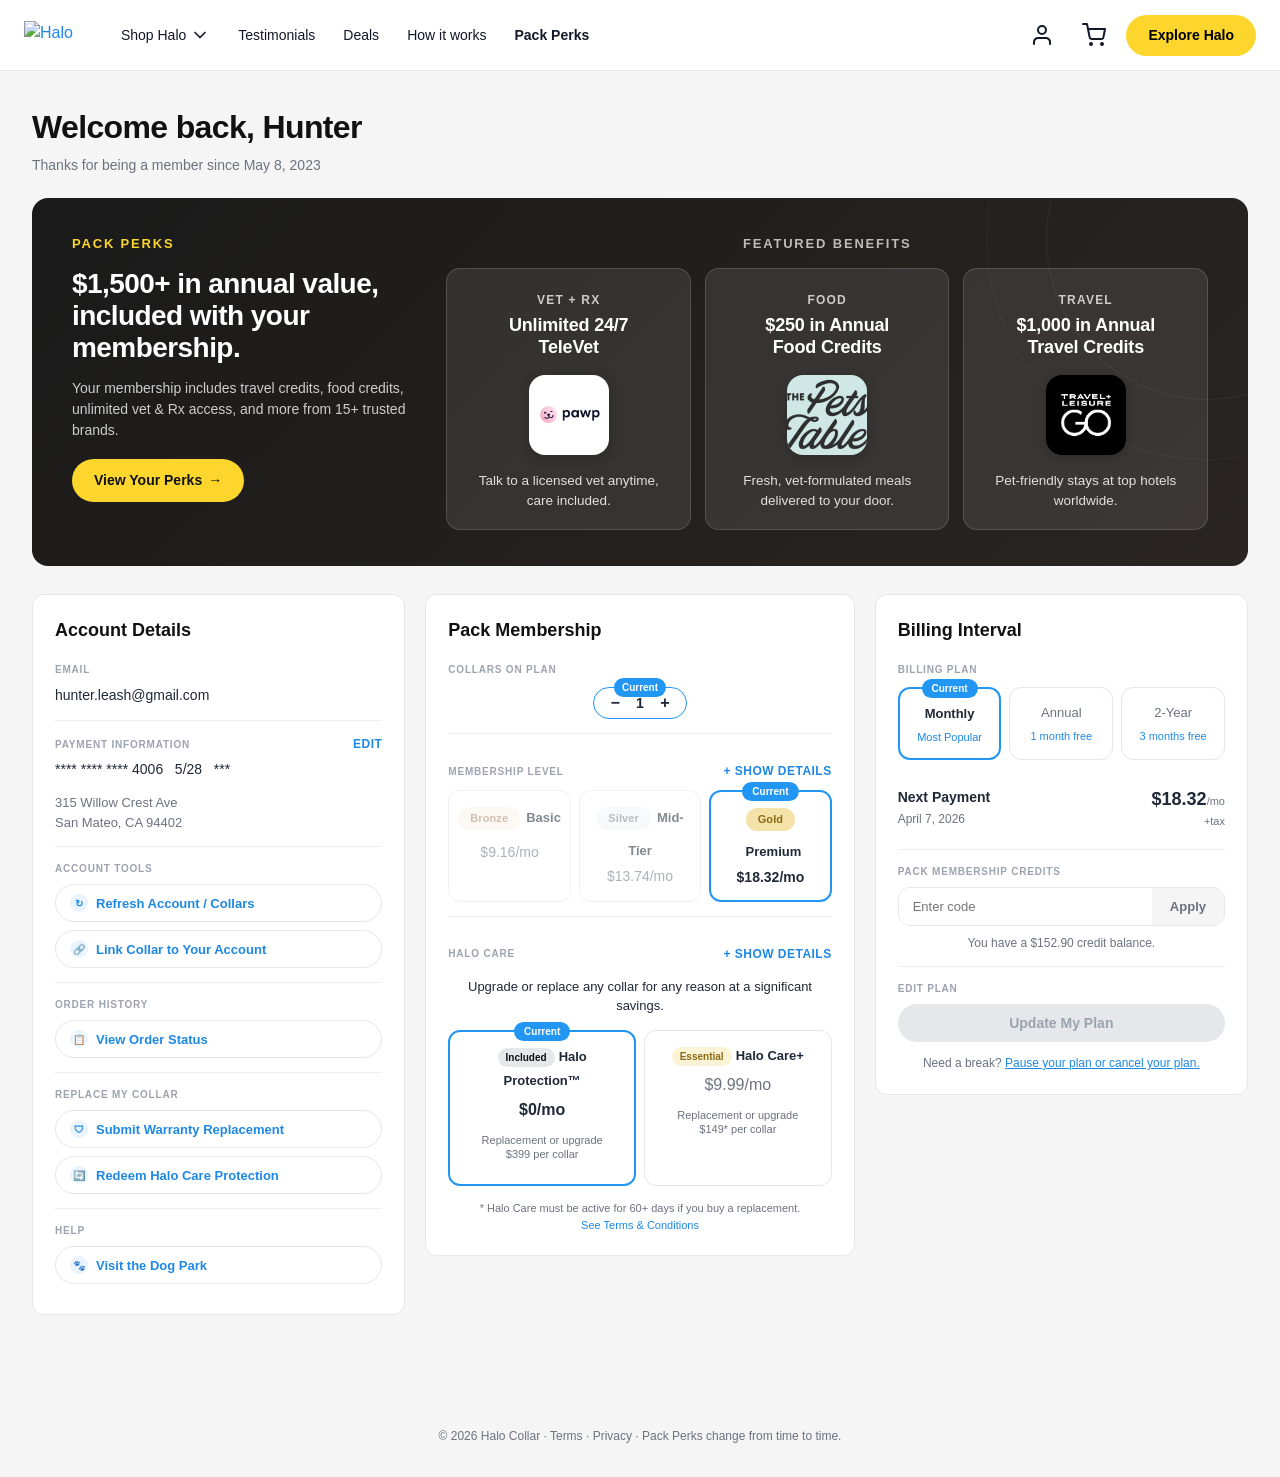
==== account-perks.html @ bbbed99f "Convert cancellation flow into a modal triggered from account page The "Pause your plan or cancel yo" ====
<!doctype html>
<html lang="en">
<head>
  <meta charset="utf-8" />
  <meta name="viewport" content="width=device-width, initial-scale=1" />
  <title>My Account · Halo</title>
  <meta name="description" content="Welcome back, Hunter — manage your Halo membership, billing, and Pack Perks all in one place." />
  <meta property="og:type" content="website" />
  <meta property="og:title" content="My Account · Halo" />
  <meta property="og:description" content="Manage your Halo membership, billing, and Pack Perks." />
  <link rel="stylesheet" href="css/styles.css?v=20260508c" />
</head>
<body>

  <nav class="halo-navigation" role="navigation">
    <div class="nav-container">
      <a href="index.html" class="nav-logo">
        <img src="https://d252xzqwj6utz.cloudfront.net/static/owls-home/Halo-Logo.svg" alt="Halo" width="120" height="auto">
      </a>
      <div class="nav-menu-desktop">
        <div class="nav-dropdown exp-target">
          <button class="nav-dropdown-toggle" type="button">
            Shop Halo
            <svg class="dropdown-arrow" width="20" height="20" viewBox="0 0 24 24" fill="none">
              <path d="M6 9L12 15L18 9" stroke="currentColor" stroke-width="2" stroke-linecap="round" stroke-linejoin="round"></path>
            </svg>
          </button>
          <div class="nav-dropdown-menu">
            <a href="#" class="dropdown-link">Halo Collars</a>
            <a href="#" class="dropdown-link">Accessories</a>
            <a href="#" class="dropdown-link">Beacons</a>
          </div>
          <div class="mega-menu">
            <div class="mega-menu__container">
              <div class="mega-menu__products-area">
                <div class="mega-menu__grid">
                  <a href="#" class="product-card product-card__animated hc5-product">
                    <div class="product-card__bg">
                      <img src="https://d252xzqwj6utz.cloudfront.net/static/h5/white-2-s.webp" alt="Halo Collar 5" class="product-card__image">
                    </div>
                    <div class="product-card__content product-card__content--light">
                      <div class="product-card__badge">NEW</div>
                      <h3 class="product-card__title">Halo Collar 5</h3>
                      <div class="product-card__price">
                        <p class="price-label">Save $75</p>
                        <p>$524 <span class="strikethrough">$599</span></p>
                      </div>
                    </div>
                  </a>
                  <a href="#" class="product-card product-card__animated hc4-product">
                    <div class="product-card__bg">
                      <img src="https://d252xzqwj6utz.cloudfront.net/static/h5/white-1-s.webp" alt="Halo Collar 4" class="product-card__image">
                    </div>
                    <div class="product-card__content product-card__content--light">
                      <div class="product-card__badge">WHILE SUPPLIES LAST</div>
                      <h3 class="product-card__title">Halo Collar 4</h3>
                      <div class="product-card__price">
                        <p class="price-label">Save $125</p>
                        <p>$424 <span class="strikethrough">$549</span></p>
                      </div>
                    </div>
                  </a>
                </div>
              </div>
              <div class="mega-menu__sidebar">
                <nav>
                  <a href="#" class="nav-item">
                    <div class="nav-item__left">
                      <img src="https://www.halocollar.com/wp-content/uploads/2024/01/product_remote_beacon_pdp.webp" alt="Shop Beacons" class="nav-item__image nav-item__image--scaled">
                      <span>Shop Beacons</span>
                    </div>
                    <svg xmlns="http://www.w3.org/2000/svg" width="24" height="24" viewBox="0 0 24 24" fill="none" stroke="currentColor" stroke-width="2" stroke-linecap="round" stroke-linejoin="round" class="nav-item__arrow"><path d="M5 12h14"></path><path d="m12 5 7 7-7 7"></path></svg>
                  </a>
                  <a href="#" class="nav-item">
                    <div class="nav-item__left">
                      <img src="https://www.halocollar.com/wp-content/uploads/2025/05/halo-shop-charging-stand-2505.webp" alt="Shop Accessories" class="nav-item__image">
                      <span>Shop Accessories</span>
                    </div>
                    <svg xmlns="http://www.w3.org/2000/svg" width="24" height="24" viewBox="0 0 24 24" fill="none" stroke="currentColor" stroke-width="2" stroke-linecap="round" stroke-linejoin="round" class="nav-item__arrow"><path d="M5 12h14"></path><path d="m12 5 7 7-7 7"></path></svg>
                  </a>
                </nav>
              </div>
            </div>
          </div>
        </div>
        <a href="#" class="nav-link">Testimonials</a>
        <a href="#" class="nav-link">Deals</a>
        <a href="#" class="nav-link">How it works</a>
        <a href="marketing.html" class="nav-link nav-link-pp">Pack Perks</a>
      </div>
      <div class="nav-right-desktop">
        <div class="nav-dropdown account-dropdown">
          <button class="nav-icon-btn" aria-label="Account" type="button">
            <svg width="24" height="24" viewBox="0 0 24 24" fill="none">
              <path d="M20 21V19C20 17.9391 19.5786 16.9217 18.8284 16.1716C18.0783 15.4214 17.0609 15 16 15H8C6.93913 15 5.92172 15.4214 5.17157 16.1716C4.42143 16.9217 4 17.9391 4 19V21" stroke="currentColor" stroke-width="2" stroke-linecap="round" stroke-linejoin="round"></path>
              <path d="M12 11C14.2091 11 16 9.20914 16 7C16 4.79086 14.2091 3 12 3C9.79086 3 8 4.79086 8 7C8 9.20914 9.79086 11 12 11Z" stroke="currentColor" stroke-width="2" stroke-linecap="round" stroke-linejoin="round"></path>
            </svg>
          </button>
          <div class="nav-dropdown-menu account-menu">
            <a href="account-perks.html" class="dropdown-link">My Account</a>
            <a href="#" class="dropdown-link">Login</a>
            <a href="#" class="dropdown-link">Sign Up</a>
            <a href="#" class="dropdown-link">My Orders</a>
          </div>
        </div>
        <a href="#" class="main-nav-cart nav-icon-btn" aria-label="Cart">
          <svg width="24" height="24" viewBox="0 0 24 24" fill="none">
            <path d="M9 22C9.55228 22 10 21.5523 10 21C10 20.4477 9.55228 20 9 20C8.44772 20 8 20.4477 8 21C8 21.5523 8.44772 22 9 22Z" stroke="currentColor" stroke-width="2" stroke-linecap="round" stroke-linejoin="round"></path>
            <path d="M20 22C20.5523 22 21 21.5523 21 21C21 20.4477 20.5523 20 20 20C19.4477 20 19 20.4477 19 21C19 21.5523 19.4477 22 20 22Z" stroke="currentColor" stroke-width="2" stroke-linecap="round" stroke-linejoin="round"></path>
            <path d="M1 1H5L7.68 14.39C7.77144 14.8504 8.02191 15.264 8.38755 15.5583C8.75318 15.8526 9.2107 16.009 9.68 16H19.4C19.8693 16.009 20.3268 15.8526 20.6925 15.5583C21.0581 15.264 21.3086 14.8504 21.4 14.39L23 6H6" stroke="currentColor" stroke-width="2" stroke-linecap="round" stroke-linejoin="round"></path>
          </svg>
        </a>
        <a href="marketing.html" class="nav-cta-btn">Explore Halo</a>
      </div>
      <div class="nav-right-mobile">
        <a href="#" class="main-nav-cart nav-icon-btn" aria-label="Cart">
          <svg width="24" height="24" viewBox="0 0 24 24" fill="none">
            <path d="M9 22C9.55228 22 10 21.5523 10 21C10 20.4477 9.55228 20 9 20C8.44772 20 8 20.4477 8 21C8 21.5523 8.44772 22 9 22Z" stroke="currentColor" stroke-width="2" stroke-linecap="round" stroke-linejoin="round"></path>
            <path d="M20 22C20.5523 22 21 21.5523 21 21C21 20.4477 20.5523 20 20 20C19.4477 20 19 20.4477 19 21C19 21.5523 19.4477 22 20 22Z" stroke="currentColor" stroke-width="2" stroke-linecap="round" stroke-linejoin="round"></path>
            <path d="M1 1H5L7.68 14.39C7.77144 14.8504 8.02191 15.264 8.38755 15.5583C8.75318 15.8526 9.2107 16.009 9.68 16H19.4C19.8693 16.009 20.3268 15.8526 20.6925 15.5583C21.0581 15.264 21.3086 14.8504 21.4 14.39L23 6H6" stroke="currentColor" stroke-width="2" stroke-linecap="round" stroke-linejoin="round"></path>
          </svg>
        </a>
        <button class="nav-mobile-toggle" aria-label="Menu" type="button">
          <span class="hamburger-line"></span>
          <span class="hamburger-line"></span>
          <span class="hamburger-line"></span>
        </button>
      </div>
    </div>
  </nav>

  <main class="page">

    <div class="welcome-head">
      <h1>Welcome back, Hunter</h1>
      <p class="sub">Thanks for being a member since May 8, 2023</p>
    </div>

    <!-- Pack Perks banner v5 — 3 pillar cards with brand logos below copy -->
    <section class="pp-banner pp-banner-v5">
      <!-- LEFT: pitch column -->
      <div class="pp-pitch">
        <span class="pp-eyebrow">Pack Perks</span>
        <h3 class="pp-headline">$1,500+ in annual value, included with your membership.</h3>
        <p class="pp-pitch-sub">Your membership includes travel credits, food credits, unlimited vet &amp; Rx access, and more from 15+ trusted brands.</p>
        <a href="pack-perks-list.html" class="pp-cta-btn">View Your Perks <span aria-hidden="true">&rarr;</span></a>
      </div>

      <!-- RIGHT: 3 exclusive partner cards -->
      <div class="pp-pillar-grid">
        <p class="pp-pillar-grid-title">Featured Benefits</p>

        <!-- Vet + Rx — Pawp (exclusive) -->
        <a href="pack-perks-list.html#vet" class="pp-pillar-card pp-pillar-dutch">
          <span class="pp-pillar-eyebrow">Vet + Rx</span>
          <span class="pp-pillar-headline">Unlimited 24/7 <br>TeleVet</span>
          <img src="assets/brands/pawp-logo.jpg" alt="Pawp" class="pp-pillar-logo">
          <p class="pp-pillar-sub">Talk to a licensed vet anytime, care included.</p>
        </a>

        <!-- Food — The Pets Table (exclusive) -->
        <a href="pack-perks-list.html#food" class="pp-pillar-card pp-pillar-pets">
          <span class="pp-pillar-eyebrow">Food</span>
          <span class="pp-pillar-headline">$250 in Annual <br>Food Credits</span>
          <img src="assets/brands/pets-table-logo-real.png" alt="The Pets Table" class="pp-pillar-logo">
          <p class="pp-pillar-sub">Fresh, vet-formulated meals delivered to your door.</p>
        </a>

        <!-- Travel — T+L Go (exclusive) -->
        <a href="pack-perks-list.html#travel" class="pp-pillar-card pp-pillar-tl">
          <span class="pp-pillar-eyebrow">Travel</span>
          <span class="pp-pillar-headline">$1,000 in Annual <br>Travel Credits</span>
          <img src="assets/brands/tl-go-logo.png" alt="Travel + Leisure" class="pp-pillar-logo">
          <p class="pp-pillar-sub">Pet-friendly stays at top hotels worldwide.</p>
        </a>

        <a href="pack-perks-list.html" class="pp-cta-btn pp-cta-mobile">View Your Perks <span aria-hidden="true">&rarr;</span></a>
      </div>
    </section>

    <!-- Three-column account grid -->
    <section class="account-cols">

      <!-- Column 1: Account Details -->
      <article class="acct-card">
        <h2>Account Details</h2>

        <div class="acct-section">
          <p class="acct-label">Email</p>
          <p class="acct-value">hunter.leash@gmail.com</p>
        </div>

        <div class="acct-section">
          <div class="row" style="margin-bottom:6px;">
            <p class="acct-label" style="margin:0;">Payment Information</p>
            <a href="#" class="acct-edit">EDIT</a>
          </div>
          <p class="acct-value" style="margin-bottom:6px;">**** **** **** 4006 &nbsp; 5/28 &nbsp; ***</p>
          <p class="acct-value-muted">315 Willow Crest Ave<br/>San Mateo, CA 94402</p>
        </div>

        <div class="acct-section">
          <p class="acct-label">Account Tools</p>
          <button class="acct-link-btn"><span class="ico">↻</span> Refresh Account / Collars</button>
          <button class="acct-link-btn"><span class="ico">🔗</span> Link Collar to Your Account</button>
        </div>

        <div class="acct-section">
          <p class="acct-label">Order History</p>
          <button class="acct-link-btn"><span class="ico">📋</span> View Order Status</button>
        </div>

        <div class="acct-section">
          <p class="acct-label">Replace My Collar</p>
          <button class="acct-link-btn"><span class="ico">🛡</span> Submit Warranty Replacement</button>
          <button class="acct-link-btn"><span class="ico">🔄</span> Redeem Halo Care Protection</button>
        </div>

        <div class="acct-section">
          <p class="acct-label">Help</p>
          <button class="acct-link-btn"><span class="ico">🐾</span> Visit the Dog Park</button>
        </div>
      </article>

      <!-- Column 2: Pack Membership -->
      <article class="acct-card">
        <h2>Pack Membership</h2>

        <div class="acct-section">
          <p class="acct-label">Collars on Plan</p>
          <div class="qty-row">
            <div class="qty-pill">
              <span class="current-tag">Current</span>
              <button>−</button>
              <span class="num">1</span>
              <button>+</button>
            </div>
          </div>
        </div>

        <div class="acct-section">
          <div class="detail-toggle">
            <p class="acct-label">Membership Level</p>
            <a href="#">+ SHOW DETAILS</a>
          </div>
          <div class="tier-row">
            <div class="tier-card tier-bronze is-faded">
              <span class="tier-badge">Bronze</span><span class="tier-name">Basic</span>
              <span class="tier-price muted">$9.16/mo</span>
            </div>
            <div class="tier-card tier-silver is-faded">
              <span class="tier-badge">Silver</span><span class="tier-name">Mid-Tier</span>
              <span class="tier-price muted">$13.74/mo</span>
            </div>
            <div class="tier-card tier-gold is-current">
              <span class="current-tag">Current</span>
              <span class="tier-badge">Gold</span><span class="tier-name">Premium</span>
              <span class="tier-price">$18.32/mo</span>
            </div>
          </div>
        </div>

        <div class="acct-section">
          <div class="detail-toggle">
            <p class="acct-label">Halo Care</p>
            <a href="#">+ SHOW DETAILS</a>
          </div>
          <p class="halo-care-note">Upgrade or replace any collar for any reason at a significant savings.</p>
          <div class="care-row">
            <div class="care-card is-current">
              <span class="current-tag">Current</span>
              <div><span class="tag included">Included</span><span class="name">Halo Protection™</span></div>
              <span class="price">$0/mo</span>
              <p class="repl">Replacement or upgrade<br/>$399 per collar</p>
            </div>
            <div class="care-card">
              <div><span class="tag essential">Essential</span><span class="name">Halo Care+</span></div>
              <span class="price muted">$9.99/mo</span>
              <p class="repl">Replacement or upgrade<br/>$149* per collar</p>
            </div>
          </div>
          <p class="care-disclaimer">* Halo Care must be active for 60+ days if you buy a replacement.<br/><a href="#">See Terms &amp; Conditions</a></p>
        </div>
      </article>

      <!-- Column 3: Billing Interval -->
      <article class="acct-card">
        <h2>Billing Interval</h2>

        <div class="acct-section">
          <p class="acct-label">Billing Plan</p>
          <div class="billing-row">
            <div class="bill-card is-current">
              <span class="current-tag">Current</span>
              <span class="name">Monthly</span>
              <span class="perk">Most Popular</span>
            </div>
            <div class="bill-card">
              <span class="name muted">Annual</span>
              <span class="perk">1 month free</span>
            </div>
            <div class="bill-card">
              <span class="name muted">2-Year</span>
              <span class="perk">3 months free</span>
            </div>
          </div>
        </div>

        <div class="next-payment">
          <div class="left">
            <div class="name">Next Payment</div>
            <div class="date">April 7, 2026</div>
          </div>
          <div class="right">
            <span class="amt">$18.32<span style="font-size:11px;font-weight:500;color:var(--halo-muted);">/mo</span></span>
            <div class="tax">+tax</div>
          </div>
        </div>

        <div class="acct-section">
          <p class="acct-label">Pack Membership Credits</p>
          <div class="code-apply">
            <input type="text" placeholder="Enter code" />
            <button>Apply</button>
          </div>
          <p class="credit-note">You have a $152.90 credit balance.</p>
        </div>

        <div class="acct-section">
          <p class="acct-label">Edit Plan</p>
          <button class="btn btn-disabled btn-block">Update My Plan</button>
          <p class="need-break">Need a break? <a href="cancellation.html" data-open-cancel-modal>Pause your plan or cancel your plan.</a></p>
        </div>
      </article>

    </section>

  </main>

  <footer class="foot">
    © 2026 Halo Collar · <a href="#">Terms</a> · <a href="#">Privacy</a> · Pack Perks change from time to time.
  </footer>

  <!-- Cancel flow modal — opens when "Pause/cancel" link is clicked -->
  <div class="app-modal" id="cancel-modal" hidden aria-hidden="true" role="dialog" aria-modal="true" aria-labelledby="cancel-modal-title">
    <div class="app-modal__backdrop" data-modal-close></div>
    <div class="app-modal__shell cancel-shell" role="document">
      <button type="button" class="modal-close" aria-label="Close" data-modal-close>✕</button>

      <p class="step">Step 1 of 3 · Before you go</p>
      <h1 id="cancel-modal-title">Hunter, here's what you'd lose by canceling.</h1>
      <p class="lede">Your Gold membership unlocks Pack Perks — exclusive partner deals worth far more than your monthly cost. Take a look at what's about to disappear from your account.</p>

      <div class="lose-list">
        <h3>You'll immediately lose access to:</h3>

        <div class="lose-item">
          <div class="lose-icon vet"><img src="assets/brands/pawp-logo.jpg" alt="Pawp"></div>
          <div>
            <h4>Unlimited 24/7 TeleVet with Pawp</h4>
            <p>$0 vet visits anytime, plus PetMeds Rx fulfillment in one place. Estimated savings: $480/yr.</p>
          </div>
        </div>

        <div class="lose-item">
          <div class="lose-icon food"><img src="assets/brands/pets-table-logo-real.png" alt="The Pets Table"></div>
          <div>
            <h4>$250 in annual food credits with The Pets Table</h4>
            <p>Plus $55 off your first box. Your membership is paid in persistent food savings.</p>
          </div>
        </div>

        <div class="lose-item">
          <div class="lose-icon travel"><img src="assets/brands/tl-go-logo.png" alt="Travel + Leisure Go"></div>
          <div>
            <h4>$200 in annual travel credits with Travel + Leisure</h4>
            <p>Plus up to 60% off dog-friendly stays.</p>
          </div>
        </div>

        <div class="lose-item">
          <div class="lose-icon deals">20+</div>
          <div>
            <h4>20+ exclusive partner deals</h4>
            <p>Gone the day you cancel.</p>
            <div class="lose-brands">
              <span class="lose-brand"><img src="assets/brands/rover-logo.png" alt="Rover"></span>
              <span class="lose-brand"><img src="assets/brands/embark-logo.png" alt="Embark"></span>
              <span class="lose-brand"><img src="assets/brands/bark-logo.png" alt="BarkBox"></span>
              <span class="lose-brand"><img src="assets/brands/gfpet-logo.png" alt="Outdoorsy"></span>
              <span class="lose-brand"><img src="assets/brands/petmeds-logo.png" alt="PetMeds"></span>
              <span class="lose-brand"><img src="assets/brands/ollie-logo.png" alt="Ollie"></span>
              <span class="lose-brand"><img src="assets/brands/farmers-dog-logo.png" alt="The Farmer's Dog"></span>
              <span class="lose-brand"><img src="assets/brands/redbarn-logo.png" alt="Redbarn"></span>
              <span class="lose-brand"><img src="assets/brands/wholistic-logo.png" alt="Wholistic"></span>
              <span class="lose-brand lose-brand--more">+ more</span>
            </div>
          </div>
        </div>
      </div>

      <p class="value-callout">
        At your tier, Pack Perks alone are worth an estimated <strong>$930+ per year</strong> — about <strong>4× your annual membership</strong>.
      </p>

      <div class="cancel-actions">
        <button type="button" class="btn btn-primary" data-modal-close>Keep my Pack Perks</button>
        <a href="#" class="btn btn-light">Pause for 3 months instead</a>
        <a href="#" class="btn btn-ghost">Continue canceling →</a>
      </div>

      <p class="cancel-foot">
        Need help deciding? <a href="#">Chat with our member team</a>.
      </p>
    </div>
  </div>

  <script src="js/nav.js?v=20260508" defer></script>
  <script src="js/cancel-modal.js?v=20260508" defer></script>
</body>
</html>
---- css/styles.css ----
/* =========================================
   Halo Pack Perks — Prototype Stylesheet
   Matches the Halo Figma design system.
   ========================================= */

:root {
  /* Brand */
  --halo-yellow: #FCD62D;
  --halo-yellow-hover: #E8C428;
  --halo-blue: #2196F3;
  --halo-blue-strong: #1976D2;
  --halo-ink: #111111;
  --halo-ink-soft: #2C2C2C;
  --halo-text: #1F2937;
  --halo-muted: #6B7280;
  --halo-label: #9CA3AF;
  --halo-paper: #FFFFFF;
  --halo-bg: #F5F5F5;
  --halo-line: #E5E7EB;
  --halo-line-soft: #EFEFEF;

  /* Tier tints (from Halo cards) */
  --bronze-bg: #F5E2D0;
  --bronze-tint: #FAEFE2;
  --bronze-fg: #8B5E3C;
  --silver-bg: #E5E7EB;
  --silver-tint: #F0F1F3;
  --silver-fg: #4B5563;
  --gold-bg: #F4E2A8;
  --gold-tint: #FBF3D6;
  --gold-fg: #8A6B14;

  /* Category accents */
  --vet-bg: #2196F3;
  --food-bg: #E8773A;
  --travel-bg: #2BA46F;

  /* Status / accents */
  --current-blue: #2196F3;
  --link-blue: #1E88E5;
  --soft-blue-bg: #EAF4FE;

  /* Shape & motion */
  --radius-sm: 8px;
  --radius: 12px;
  --radius-lg: 16px;
  --radius-pill: 999px;
  --shadow-sm: 0 1px 2px rgba(17,17,17,0.04);
  --shadow-md: 0 4px 14px rgba(17,17,17,0.06);
  --shadow-lg: 0 10px 28px rgba(17,17,17,0.08);
}

* { box-sizing: border-box; }

html, body {
  margin: 0;
  padding: 0;
  font-family: "Inter", -apple-system, BlinkMacSystemFont, "Helvetica Neue", Arial, sans-serif;
  color: var(--halo-text);
  background: var(--halo-bg);
  font-size: 16px;
  line-height: 1.5;
  -webkit-font-smoothing: antialiased;
  -moz-osx-font-smoothing: grayscale;
}

a { color: var(--link-blue); text-decoration: none; }
a:hover { text-decoration: underline; }

img { max-width: 100%; display: block; }

/* =========================================
   Halo production navigation (1:1 from live site)
   ========================================= */
.halo-navigation {
  background: #FFFFFF;
  border-bottom: 1px solid #E5E7EB;
  position: sticky;
  top: 0;
  z-index: 100;
}
.halo-navigation .nav-container {
  max-width: 1400px;
  margin: 0 auto;
  padding: 0 24px;
  height: 70px;
  display: flex;
  align-items: center;
  gap: 24px;
}
.halo-navigation .nav-logo { display: inline-flex; align-items: center; }
.halo-navigation .nav-logo img { height: 28px; width: auto; display: block; }

.halo-navigation .nav-menu-desktop {
  display: flex;
  align-items: center;
  gap: 28px;
  flex: 1;
  margin-left: 24px;
}
.halo-navigation .nav-link {
  color: #111827;
  font-size: 14px;
  font-weight: 500;
  text-decoration: none;
  white-space: nowrap;
  height: 70px;
  display: inline-flex;
  align-items: center;
}
.halo-navigation .nav-link:hover { color: #2F93F3; text-decoration: none; }
.halo-navigation .nav-link-pp { font-weight: 600; }

.halo-navigation .nav-dropdown { position: relative; }
.halo-navigation .nav-dropdown-toggle {
  background: transparent;
  border: none;
  color: #111827;
  font-size: 14px;
  font-weight: 500;
  display: inline-flex;
  align-items: center;
  gap: 4px;
  cursor: pointer;
  padding: 0;
  height: 70px;
  font-family: inherit;
  white-space: nowrap;
}
.halo-navigation .nav-dropdown-toggle:hover { color: #2F93F3; }
.halo-navigation .dropdown-arrow { transition: transform 0.2s ease; }
.halo-navigation .nav-dropdown:hover .dropdown-arrow { transform: rotate(180deg); }

.halo-navigation .nav-dropdown-menu {
  position: absolute;
  top: 100%;
  left: 0;
  background: #FFFFFF;
  border: 1px solid #E5E7EB;
  border-radius: 12px;
  padding: 8px;
  min-width: 180px;
  box-shadow: 0 10px 28px rgba(0,0,0,0.1);
  display: none;
  z-index: 50;
}
.halo-navigation .account-dropdown .nav-dropdown-menu {
  left: auto;
  right: 0;
}
.halo-navigation .nav-dropdown:hover .nav-dropdown-menu,
.halo-navigation .nav-dropdown:focus-within .nav-dropdown-menu {
  display: block;
}
.halo-navigation .nav-dropdown.exp-target .nav-dropdown-menu { display: none !important; }
.halo-navigation .dropdown-link {
  display: block;
  padding: 10px 14px;
  color: #111827;
  font-size: 14px;
  text-decoration: none;
  border-radius: 8px;
}
.halo-navigation .dropdown-link:hover { background: #F3F4F6; color: #2F93F3; text-decoration: none; }

/* Mega menu (Shop Halo) */
.halo-navigation .mega-menu {
  left: 20px;
  margin: -1rem auto auto;
  max-width: 1400px;
  opacity: 0;
  pointer-events: none;
  position: absolute;
  right: 20px;
  transform-origin: top center;
  transition: all 0.4s cubic-bezier(.16,1,.3,1);
  visibility: hidden;
  z-index: 50;
}
.halo-navigation .nav-dropdown.exp-target:hover .mega-menu,
.halo-navigation .nav-dropdown.exp-target:focus-within .mega-menu {
  margin-top: 0;
  opacity: 1;
  pointer-events: all;
  visibility: visible;
}
.halo-navigation .mega-menu__container {
  background-color: #f3f3f3;
  border: 1px solid #f3f4f6;
  border-radius: 1rem;
  box-shadow: 0 25px 50px -12px rgba(0,0,0,.25);
  display: flex;
  overflow: hidden;
  width: 100%;
}
.halo-navigation .mega-menu__products-area { flex: 1; padding: 2.5rem; }
.halo-navigation .mega-menu__grid {
  display: grid;
  gap: 2rem;
  grid-template-columns: repeat(2, 1fr);
}
.halo-navigation .mega-menu__sidebar {
  background-color: #f3f3f3;
  border-left: 1px solid #f3f4f6;
  display: flex;
  align-items: center;
  padding: 2.5rem;
}
.halo-navigation .mega-menu__sidebar nav { width: 100%; }
.halo-navigation .product-card {
  aspect-ratio: 5/3;
  border-radius: 1rem;
  display: block;
  overflow: hidden;
  position: relative;
  text-decoration: none;
  transition: all 0.3s ease;
}
.halo-navigation .product-card:hover { box-shadow: 0 20px 25px -5px rgba(0,0,0,0.1); text-decoration: none; }
.halo-navigation .product-card__bg { inset: 0; position: absolute; }
.halo-navigation .product-card__image {
  height: 100%;
  width: 100%;
  object-fit: cover;
  transition: transform 0.5s ease;
}
.halo-navigation .product-card:hover .product-card__image { transform: scale(1.05); }
.halo-navigation .product-card__content {
  align-items: flex-start;
  inset: 0;
  display: flex;
  flex-direction: column;
  height: 100%;
  padding: 1.5rem;
  position: absolute;
  z-index: 10;
  color: #FFFFFF;
}
.halo-navigation .product-card__badge {
  background-color: #FFFFFF;
  border-radius: 0.375rem;
  color: #000000;
  display: inline-block;
  font-size: 0.75rem;
  margin-bottom: auto;
  padding: 0.25rem 0.625rem;
}
.halo-navigation .product-card__title {
  font-size: 1.25rem;
  font-weight: 700;
  margin: 0 0 0.5rem;
}
.halo-navigation .product-card__price { font-size: 1.125rem; margin: 0; opacity: 0.9; }
.halo-navigation .product-card__price p { margin: 0; padding: 0; }
.halo-navigation .product-card__price .price-label { margin: 0 0 0.25rem; }
.halo-navigation .product-card__price .strikethrough { text-decoration: line-through; opacity: 0.7; }
.halo-navigation .nav-item {
  align-items: center;
  border-radius: 0.5rem;
  color: #374151;
  column-gap: 1rem;
  cursor: pointer;
  display: flex;
  font-weight: 600;
  justify-content: space-between;
  padding: 1rem;
  text-decoration: none;
  transition: color 0.3s ease;
}
.halo-navigation .nav-item:hover { color: #2F93F3; text-decoration: none; }
.halo-navigation .nav-item:hover .nav-item__arrow { opacity: 1; }
.halo-navigation .nav-item__left { display: flex; align-items: center; gap: 1.5rem; }
.halo-navigation .nav-item__image { width: 5rem; height: 5rem; object-fit: contain; }
.halo-navigation .nav-item__image--scaled { transform: scale(1.5); }
.halo-navigation .nav-item__arrow { width: 1rem; height: 1rem; opacity: 0; transition: opacity 0.3s ease; }

/* Right section */
.halo-navigation .nav-right-desktop {
  display: flex;
  align-items: center;
  gap: 12px;
}
.halo-navigation .nav-icon-btn {
  width: 40px;
  height: 40px;
  display: inline-flex;
  align-items: center;
  justify-content: center;
  background: transparent;
  border: none;
  border-radius: 50%;
  color: #111827;
  cursor: pointer;
  text-decoration: none;
}
.halo-navigation .nav-icon-btn:hover { background: #F3F4F6; color: #2F93F3; }
.halo-navigation .nav-cta-btn {
  background-color: var(--halo-yellow);
  color: #000000;
  border-radius: 999px;
  padding: 10px 22px;
  font-weight: 700;
  font-size: 14px;
  text-decoration: none;
  display: inline-flex;
  align-items: center;
  white-space: nowrap;
}
.halo-navigation .nav-cta-btn:hover { background-color: var(--halo-yellow-hover); text-decoration: none; }

.halo-navigation .nav-right-mobile { display: none; align-items: center; gap: 8px; }
.halo-navigation .nav-mobile-toggle {
  width: 40px; height: 40px;
  background: transparent; border: none;
  display: inline-flex; flex-direction: column;
  justify-content: center; align-items: center;
  gap: 4px; cursor: pointer; padding: 8px;
}
.halo-navigation .hamburger-line {
  width: 22px; height: 2px; background: #111827; border-radius: 1px;
}

@media (max-width: 980px) {
  .halo-navigation .nav-menu-desktop,
  .halo-navigation .nav-right-desktop { display: none; }
  .halo-navigation .nav-right-mobile { display: flex; margin-left: auto; }
  .halo-navigation .nav-container { padding: 0 16px; }
}

/* Mobile slide-down panel (driven by js/nav.js) */
.halo-navigation .nav-mobile-panel {
  display: none;
  position: absolute;
  top: 70px;
  left: 0;
  right: 0;
  background: #FFFFFF;
  border-bottom: 1px solid #E5E7EB;
  box-shadow: 0 10px 28px rgba(17,17,17,0.08);
  padding: 12px 16px 20px;
  max-height: calc(100vh - 70px);
  overflow-y: auto;
  z-index: 90;
}
.halo-navigation.is-open .nav-mobile-panel { display: block; }
.halo-navigation .nav-mobile-section + .nav-mobile-section {
  margin-top: 8px;
  padding-top: 12px;
  border-top: 1px solid var(--halo-line-soft);
}
.halo-navigation .nav-mobile-label {
  margin: 0 0 4px;
  font-size: 11px;
  letter-spacing: 0.08em;
  text-transform: uppercase;
  color: var(--halo-label);
  font-weight: 600;
}
.halo-navigation .nav-mobile-link {
  display: block;
  padding: 12px 8px;
  color: #111827;
  font-size: 16px;
  font-weight: 500;
  text-decoration: none;
  border-radius: 8px;
}
.halo-navigation .nav-mobile-link:hover { background: #F3F4F6; text-decoration: none; }
.halo-navigation .nav-mobile-cta {
  display: inline-flex;
  margin-top: 12px;
  width: 100%;
  justify-content: center;
}
.halo-navigation.is-open .hamburger-line:nth-child(1) {
  transform: translateY(6px) rotate(45deg);
}
.halo-navigation.is-open .hamburger-line:nth-child(2) { opacity: 0; }
.halo-navigation.is-open .hamburger-line:nth-child(3) {
  transform: translateY(-6px) rotate(-45deg);
}
.halo-navigation .hamburger-line { transition: transform 0.18s ease, opacity 0.18s ease; }
body.nav-locked { overflow: hidden; }

/* =========================================
   Top navigation — legacy (kept for reference)
   ========================================= */
.topnav {
  background: #FFFFFF;
  border-bottom: 1px solid var(--halo-line);
  position: sticky;
  top: 0;
  z-index: 50;
}
.topnav-inner {
  max-width: 1280px;
  margin: 0 auto;
  padding: 14px 32px;
  display: grid;
  grid-template-columns: auto 1fr auto;
  align-items: center;
  gap: 24px;
}
.topnav-logo {
  display: inline-flex;
  align-items: center;
  gap: 6px;
  font-weight: 800;
  font-size: 20px;
  color: var(--halo-ink);
  text-decoration: none;
  letter-spacing: -0.01em;
}
.topnav-logo:hover { text-decoration: none; }
.topnav-logo .paw {
  display: inline-block;
  width: 26px;
  height: 22px;
  background-image: radial-gradient(circle at 22% 70%, var(--halo-yellow) 22%, transparent 23%),
                    radial-gradient(circle at 50% 35%, var(--halo-yellow) 18%, transparent 19%),
                    radial-gradient(circle at 78% 70%, var(--halo-yellow) 22%, transparent 23%),
                    radial-gradient(circle at 50% 90%, var(--halo-yellow) 36%, transparent 37%);
  background-size: 100% 100%;
  background-repeat: no-repeat;
}
.topnav-links {
  list-style: none;
  margin: 0;
  padding: 0;
  display: flex;
  gap: 28px;
  justify-content: center;
}
.topnav-links a {
  color: var(--halo-text);
  font-size: 14px;
  font-weight: 500;
  display: inline-flex;
  align-items: center;
  gap: 4px;
}
.topnav-links a:hover { color: var(--halo-ink); text-decoration: none; }
.topnav-links .caret { font-size: 10px; opacity: 0.7; }

.topnav-right {
  display: flex;
  align-items: center;
  gap: 16px;
}
.icon-btn {
  width: 34px;
  height: 34px;
  display: inline-flex;
  align-items: center;
  justify-content: center;
  background: transparent;
  border: none;
  border-radius: 50%;
  cursor: pointer;
  color: var(--halo-text);
  font-size: 16px;
  text-decoration: none;
}
.icon-btn:hover { background: var(--halo-bg); }

/* =========================================
   Buttons
   ========================================= */
.btn {
  display: inline-flex;
  align-items: center;
  justify-content: center;
  gap: 8px;
  padding: 11px 22px;
  border-radius: var(--radius-pill);
  font-weight: 600;
  font-size: 14px;
  border: 1px solid transparent;
  cursor: pointer;
  text-decoration: none;
  transition: background 0.15s ease, transform 0.1s ease, box-shadow 0.15s ease;
  white-space: nowrap;
  font-family: inherit;
  line-height: 1;
}
.btn:hover { text-decoration: none; }
.btn-primary { background: var(--halo-yellow); color: var(--halo-ink); }
.btn-primary:hover { background: var(--halo-yellow-hover); }
.btn-dark { background: var(--halo-ink); color: #FFFFFF; }
.btn-dark:hover { background: #000000; }
.btn-light { background: #FFFFFF; color: var(--halo-text); border-color: var(--halo-line); }
.btn-light:hover { background: var(--halo-bg); }
.btn-ghost { background: transparent; color: var(--link-blue); padding: 11px 8px; }
.btn-disabled { background: #E5E7EB; color: #9CA3AF; cursor: not-allowed; }
.btn-sm { padding: 8px 16px; font-size: 13px; }
.btn-lg { padding: 14px 28px; font-size: 15px; }
.btn-block { display: flex; width: 100%; }

/* =========================================
   Layout helpers
   ========================================= */
.page {
  max-width: 1280px;
  margin: 0 auto;
  padding: 28px 32px 80px;
}
.page-narrow {
  max-width: 720px;
  margin: 0 auto;
  padding: 28px 32px 80px;
}
.crumbs {
  font-size: 13px;
  color: var(--halo-muted);
  margin: 0 0 18px;
}
.crumbs a { color: var(--halo-muted); }
.page-title {
  font-size: 32px;
  font-weight: 800;
  letter-spacing: -0.02em;
  margin: 0 0 6px;
  color: var(--halo-ink);
}
.page-sub {
  font-size: 15px;
  color: var(--halo-muted);
  margin: 0 0 24px;
}
.label {
  font-size: 11px;
  letter-spacing: 0.08em;
  text-transform: uppercase;
  color: var(--halo-label);
  font-weight: 600;
  display: block;
  margin: 0 0 8px;
}

/* =========================================
   Pack Perks Banner (dark, 3-up)
   Updated framing: 3 core benefits inline.
   ========================================= */
.pp-banner {
  background: linear-gradient(135deg, #1A1A1A 0%, #2A2522 100%);
  color: #FFFFFF;
  border-radius: var(--radius-lg);
  padding: 22px 24px;
  display: grid;
  grid-template-columns: 1.05fr 1.45fr 1.45fr;
  gap: 0;
  margin: 0 0 28px;
  position: relative;
  overflow: hidden;
}
.pp-banner::before {
  content: "";
  position: absolute;
  right: -120px;
  top: -120px;
  width: 320px;
  height: 320px;
  border-radius: 50%;
  border: 1px solid rgba(255,255,255,0.06);
}
.pp-banner::after {
  content: "";
  position: absolute;
  right: -180px;
  top: -180px;
  width: 440px;
  height: 440px;
  border-radius: 50%;
  border: 1px solid rgba(255,255,255,0.04);
}
.pp-col {
  padding: 0 22px;
  border-left: 1px solid rgba(255,255,255,0.08);
  position: relative;
  z-index: 1;
}
.pp-col:first-child { border-left: none; padding-left: 4px; }
.pp-col h3 {
  margin: 0 0 4px;
  font-size: 18px;
  font-weight: 700;
  letter-spacing: -0.01em;
}
.pp-col .pp-sub {
  margin: 0 0 14px;
  font-size: 13px;
  color: rgba(255,255,255,0.7);
  line-height: 1.4;
}
.pp-col-label {
  font-size: 10px;
  letter-spacing: 0.1em;
  text-transform: uppercase;
  color: rgba(255,255,255,0.55);
  font-weight: 600;
  display: block;
  margin: 0 0 10px;
}
.pp-vet-card {
  background: var(--vet-bg);
  color: #FFFFFF;
  border-radius: var(--radius);
  padding: 12px 14px;
  display: flex;
  align-items: center;
  gap: 14px;
}
.pp-vet-card .pp-vet-mark {
  display: inline-flex;
  align-items: center;
  gap: 4px;
  font-weight: 800;
  font-size: 14px;
}
.pp-vet-card .vet-pill {
  background: rgba(255,255,255,0.18);
  color: #FFFFFF;
  font-size: 9px;
  font-weight: 700;
  padding: 2px 6px;
  border-radius: var(--radius-pill);
  letter-spacing: 0.06em;
  border: 1px solid rgba(255,255,255,0.4);
}
.pp-vet-card p {
  margin: 0;
  font-size: 12px;
  line-height: 1.4;
  color: rgba(255,255,255,0.95);
}
.pp-brands {
  display: grid;
  grid-template-columns: repeat(5, 1fr);
  gap: 8px;
}
.pp-brand-tile {
  aspect-ratio: 1;
  border-radius: 10px;
  display: flex;
  align-items: center;
  justify-content: center;
  font-weight: 800;
  font-size: 11px;
  color: #FFFFFF;
  text-align: center;
  line-height: 1.05;
  padding: 4px;
  overflow: hidden;
}
.pp-brand-tile > img {
  width: 100%;
  height: 100%;
  object-fit: cover;
  display: block;
  border-radius: inherit;
}
.bt-bark { background: #00A6E1; }
.bt-rover { background: #1AB87A; }
.bt-ollie { background: #FFC629; color: #2D2D2D; }
.bt-tfd { background: #C72C3A; }
.bt-more { background: #1A1A1A; border: 1px solid rgba(255,255,255,0.15); font-size: 10px; }
.pp-cta-btn {
  background: var(--halo-yellow);
  color: var(--halo-ink);
  padding: 9px 18px;
  font-size: 13px;
  font-weight: 600;
  border-radius: var(--radius-pill);
  display: inline-flex;
  text-decoration: none;
  border: none;
  cursor: pointer;
}
.pp-cta-btn:hover { background: var(--halo-yellow-hover); text-decoration: none; }

/* =========================================
   Pack Perks Banner v2
   Pitch left + value-card grid right.
   Reframed per Brian's feedback: tangible $ value, logo + pill cards.
   ========================================= */
.pp-banner.pp-banner-v2 {
  /* Override the v1 3-up grid */
  display: grid;
  grid-template-columns: 0.85fr 1.65fr;
  gap: 36px;
  padding: 36px 40px;
  align-items: center;
  min-height: 280px;
}
.pp-pitch {
  display: flex;
  flex-direction: column;
  gap: 14px;
  position: relative;
  z-index: 1;
}
.pp-pitch .pp-eyebrow {
  font-size: 13px;
  font-weight: 700;
  letter-spacing: 0.14em;
  text-transform: uppercase;
  color: var(--halo-yellow);
}
.pp-pitch .pp-headline {
  margin: 0;
  font-size: 28px;
  line-height: 1.15;
  font-weight: 800;
  letter-spacing: -0.02em;
  color: #FFFFFF;
  max-width: 340px;
}
.pp-pitch .pp-pitch-sub {
  margin: 0;
  font-size: 14px;
  line-height: 1.5;
  color: rgba(255,255,255,0.78);
  max-width: 340px;
}
.pp-pitch .pp-cta-btn {
  align-self: flex-start;
  margin-top: 4px;
  padding: 11px 22px;
  font-size: 14px;
  gap: 6px;
}

/* Right column: 4-up value grid + plus-deals strip */
.pp-value-grid {
  display: grid;
  grid-template-columns: repeat(4, 1fr);
  grid-template-rows: 1fr auto;
  gap: 12px;
  position: relative;
  z-index: 1;
}
.pp-value-card {
  position: relative;
  aspect-ratio: 1 / 1;
  border-radius: 14px;
  display: flex;
  flex-direction: column;
  align-items: center;
  justify-content: center;
  text-align: center;
  padding: 14px 10px 44px;
  text-decoration: none;
  overflow: hidden;
  transition: transform 0.15s ease, box-shadow 0.15s ease;
  box-shadow: 0 1px 0 rgba(255,255,255,0.04) inset, 0 4px 14px rgba(0,0,0,0.18);
}
.pp-value-card:hover {
  transform: translateY(-2px);
  text-decoration: none;
  box-shadow: 0 1px 0 rgba(255,255,255,0.08) inset, 0 8px 22px rgba(0,0,0,0.28);
}
.pp-vc-logo {
  font-weight: 800;
  font-size: 19px;
  line-height: 1.05;
  letter-spacing: -0.01em;
}
.pp-vc-logo small {
  font-size: 0.55em;
  font-weight: 600;
  opacity: 0.7;
  letter-spacing: 0;
}
.pp-vc-pill {
  position: absolute;
  left: 8px;
  right: 8px;
  bottom: 10px;
  background: var(--halo-yellow);
  color: var(--halo-ink);
  font-size: 11px;
  font-weight: 800;
  line-height: 1.15;
  letter-spacing: -0.005em;
  padding: 7px 8px;
  border-radius: 999px;
  white-space: nowrap;
  overflow: hidden;
  text-overflow: ellipsis;
  box-shadow: 0 2px 8px rgba(0,0,0,0.25);
}

/* Brand-specific colors for the 3 core partner cards */
.pv-dutch  { background: linear-gradient(160deg, #FF8200 0%, #E66D00 100%); color: #FFFFFF; }
.pv-pets   { background: linear-gradient(160deg, #1E3A2A 0%, #15281D 100%); color: #FFE9C7; }
.pv-tl     { background: linear-gradient(160deg, #0E2C4F 0%, #07172B 100%); color: #FFFFFF; }
.pv-pets .pp-vc-logo { color: #FFE9C7; }
.pv-tl   .pp-vc-logo { color: #F5C97A; font-style: italic; }

/* Pill color tweaks per card so contrast stays high */
.pv-dutch .pp-vc-pill { background: #FFFFFF; color: #B85700; }
.pv-pets  .pp-vc-pill { background: #FFC629; color: #1E3A2A; }
.pv-tl    .pp-vc-pill { background: #F5C97A; color: #0E2C4F; }

/* "+15 more deals" tile */
.pv-more {
  background: rgba(255,255,255,0.06);
  border: 1px dashed rgba(255,255,255,0.22);
  color: #FFFFFF;
  padding: 14px 10px;
}
.pv-more .pp-vc-more-num {
  font-size: 32px;
  font-weight: 900;
  letter-spacing: -0.02em;
  line-height: 1;
  color: var(--halo-yellow);
}
.pv-more .pp-vc-more-lbl {
  font-size: 12px;
  font-weight: 600;
  margin-top: 6px;
  color: rgba(255,255,255,0.85);
}
.pv-more:hover {
  background: rgba(255,255,255,0.1);
  border-color: rgba(255,255,255,0.35);
}

/* Bottom strip showing the real Figma partner logos */
.pp-more-strip {
  grid-column: 1 / -1;
  display: flex;
  align-items: center;
  gap: 16px;
  padding: 12px 4px 0;
  border-top: 1px solid rgba(255,255,255,0.08);
  margin-top: 4px;
}
.pp-more-strip-lbl {
  font-size: 11px;
  letter-spacing: 0.1em;
  text-transform: uppercase;
  color: rgba(255,255,255,0.55);
  font-weight: 600;
  white-space: nowrap;
}
.pp-more-strip-logos {
  display: flex;
  gap: 10px;
  align-items: center;
  flex: 1;
}
.pp-more-strip-logos img {
  width: 44px;
  height: 44px;
  border-radius: 10px;
  object-fit: cover;
  display: block;
  background: rgba(255,255,255,0.04);
}

/* Responsive: stack pitch above value grid on narrow screens */
@media (max-width: 960px) {
  .pp-banner.pp-banner-v2 {
    grid-template-columns: 1fr;
    gap: 22px;
    padding: 28px 24px;
  }
  .pp-pitch .pp-headline { font-size: 24px; max-width: none; }
  .pp-pitch .pp-pitch-sub { max-width: none; }
}
@media (max-width: 640px) {
  .pp-value-grid { grid-template-columns: repeat(2, 1fr); }
  .pp-more-strip { flex-direction: column; align-items: flex-start; gap: 10px; }
}

/* =========================================
   Pack Perks Banner v3
   Category-first per Drew's feedback: 3 generic
   categories (Vet / Food / Travel) with savings
   focus + multi-vendor chip strip per card.
   ========================================= */
/* ---- Pack Perks banner v5 — 3 pillar cards with brand logos ---- */
.pp-banner.pp-banner-v5 {
  display: grid;
  grid-template-columns: 0.8fr 1.8fr;
  gap: 36px;
  padding: 36px 40px;
  align-items: stretch;
  min-height: 320px;
}

/* v6 — pitch on top, 3 pillar cards stacked below */
.pp-banner.pp-banner-v6 {
  display: block !important;
  grid-template-columns: none !important;
  padding: 44px 40px 40px;
  min-height: auto;
}
.pp-banner.pp-banner-v6 .pp-pitch {
  text-align: center;
  max-width: 720px;
  margin: 0 auto 36px;
  padding: 0;
}
.pp-banner.pp-banner-v6 .pp-pitch .pp-headline {
  max-width: none;
  margin: 0 auto 12px;
}
.pp-banner.pp-banner-v6 .pp-pitch .pp-pitch-sub {
  max-width: 600px;
  margin: 0 auto 20px;
}
.pp-banner.pp-banner-v6 .pp-pitch .pp-cta-btn {
  display: inline-flex;
  margin: 0 auto;
}
.pp-banner.pp-banner-v6 .pp-pillar-grid-title {
  text-align: center;
  margin: 0 0 16px;
}
.pp-banner.pp-banner-v6 .pp-pillar-grid {
  display: grid;
  grid-template-columns: repeat(3, 1fr);
  gap: 16px;
  max-width: 1040px;
  margin: 0 auto;
}
@media (max-width: 760px) {
  .pp-banner.pp-banner-v6 { padding: 28px 22px 32px; }
  .pp-banner.pp-banner-v6 .pp-pitch { margin-bottom: 24px; }
  .pp-banner.pp-banner-v6 .pp-pillar-grid {
    display: flex;
    grid-template-columns: none;
    overflow-x: auto;
    -webkit-overflow-scrolling: touch;
    scroll-snap-type: x mandatory;
    scroll-padding-left: 22px;
    gap: 12px;
    padding: 4px 22px 12px;
    margin: 0 -22px;
    scrollbar-width: none;
  }
  .pp-banner.pp-banner-v6 .pp-pillar-grid::-webkit-scrollbar { display: none; }
  .pp-banner.pp-banner-v6 .pp-pillar-grid-title {
    flex: 0 0 100%;
    text-align: left;
    margin: 0 0 4px;
    padding-left: 0;
  }
  .pp-banner.pp-banner-v6 .pp-pillar-card {
    flex: 0 0 86%;
    scroll-snap-align: start;
  }
}

/* 3-up pillar grid */
.pp-pillar-grid {
  display: grid;
  grid-template-columns: repeat(3, 1fr);
  gap: 14px;
  position: relative;
  z-index: 1;
}

/* Individual pillar card */
.pp-pillar-card {
  position: relative;
  display: flex;
  flex-direction: column;
  align-items: center;
  text-align: center;
  gap: 6px;
  padding: 22px 18px 18px;
  border-radius: 14px;
  text-decoration: none;
  color: #FFFFFF;
  background: rgba(255,255,255,0.09);
  border: 1px solid rgba(255,255,255,0.15);
  transition: transform 0.15s ease, background 0.15s ease, border-color 0.15s ease;
  overflow: hidden;
  /* Uniform card height */
  min-height: 260px;
}
.pp-pillar-card:hover {
  text-decoration: none;
  transform: translateY(-2px);
  background: rgba(255,255,255,0.10);
  border-color: rgba(255,255,255,0.22);
}

.pp-pillar-eyebrow {
  font-size: 12px;
  font-weight: 700;
  letter-spacing: 0.10em;
  text-transform: uppercase;
  color: rgba(255,255,255,0.75);
}

.pp-pillar-headline {
  font-size: 18px;
  font-weight: 800;
  line-height: 1.2;
  color: #FFFFFF;
  letter-spacing: -0.01em;
  min-height: 44px;
  display: flex;
  align-items: center;
}

.pp-pillar-sub {
  margin: 0;
  font-size: 13.5px;
  line-height: 1.5;
  color: rgba(255,255,255,0.85);
  flex: 1;
}

/* Logo row — centered, clean */
.pp-logo-row {
  display: flex;
  align-items: center;
  justify-content: center;
  gap: 10px;
  margin-top: auto;
}

.pp-logo-img {
  width: 56px;
  height: 56px;
  border-radius: 12px;
  object-fit: cover;
  display: block;
  flex-shrink: 0;
  box-shadow: 0 2px 8px rgba(0,0,0,0.15);
}

.pp-more-pill {
  display: block;
  text-align: center;
  font-size: 11.5px;
  font-weight: 600;
  color: rgba(255,255,255,0.75);
  white-space: nowrap;
  margin-top: 4px;
}

/* Exclusive partner logo on pillar cards */
.pp-pillar-logo {
  width: 80px;
  height: 80px;
  border-radius: 16px;
  object-fit: cover;
  background: #FFFFFF;
  display: block;
  overflow: hidden;
  box-shadow: 0 3px 12px rgba(0,0,0,0.2);
  margin: 10px 0;
  align-self: center;
}
/* Pawp wordmark is wide-aspect; keep contain so the full mark stays visible */
.pp-pillar-dutch .pp-pillar-logo {
  object-fit: contain;
  padding: 8px;
}
/* Pets Table mark is a circle on transparent — match chip bg to its teal so
   the circle visually fills the chip without a white edge */
.pp-pillar-pets .pp-pillar-logo {
  background: #CFE8E5;
}

/* Value pill on pillar cards */
.pp-pillar-value {
  display: inline-block;
  font-size: 11px;
  font-weight: 800;
  padding: 5px 14px;
  border-radius: var(--radius-pill);
  background: rgba(255,255,255,0.18);
  color: #FFFFFF;
  border: 1px solid rgba(255,255,255,0.3);
  margin-top: 4px;
}

/* "+ more" text on pillar cards */
.pp-pillar-plus {
  margin: 6px 0 0;
  font-size: 11px;
  font-weight: 600;
  color: rgba(255,255,255,0.6);
}

/* "Featured Benefits" title above pillar cards */
.pp-pillar-grid-title {
  grid-column: 1 / -1;
  margin: 0;
  font-size: 13px;
  font-weight: 700;
  letter-spacing: 0.14em;
  text-transform: uppercase;
  color: rgba(255,255,255,0.7);
  text-align: center;
}

/* Responsive — stack pillar grid below pitch on narrow viewports */
@media (max-width: 1024px) {
  .pp-banner.pp-banner-v5 {
    grid-template-columns: 1fr;
    gap: 22px;
    padding: 28px 24px;
  }
}
@media (max-width: 720px) {
  .pp-banner.pp-banner-v5 {
    padding: 24px 20px;
    gap: 18px;
  }
  .pp-pitch .pp-headline { font-size: 22px; }
  .pp-pitch .pp-cta-btn { display: none; }
  .pp-pillar-grid {
    grid-template-columns: 1fr;
    gap: 10px;
  }
  .pp-pillar-grid-title { font-size: 10px; text-align: left; }
  .pp-pitch { text-align: left; }
  .pp-pillar-card {
    display: grid;
    grid-template-columns: 1fr 48px;
    grid-template-rows: auto auto;
    column-gap: 14px;
    row-gap: 4px;
    text-align: left;
    align-items: center;
    padding: 14px 16px;
    min-height: auto;
    border-radius: 10px;
  }
  .pp-pillar-eyebrow { display: none; }
  .pp-pillar-logo {
    width: 56px;
    height: 56px;
    border-radius: 12px;
    margin: 0;
    grid-row: 1 / 3;
    grid-column: 2;
  }
  .pp-pillar-dutch .pp-pillar-logo { padding: 4px; }
  .pp-pillar-headline {
    font-size: 15px;
    font-weight: 700;
    min-height: auto;
    line-height: 1.2;
    grid-column: 1;
    grid-row: 1;
    align-self: end;
  }
  .pp-pillar-headline br { display: none; }
  .pp-pillar-sub {
    font-size: 12px;
    line-height: 1.35;
    margin: 0;
    grid-column: 1;
    grid-row: 2;
    align-self: start;
    display: -webkit-box;
    -webkit-line-clamp: 2;
    line-clamp: 2;
    -webkit-box-orient: vertical;
    overflow: hidden;
  }
  .pp-cta-mobile {
    display: block !important;
    text-align: center;
    margin-top: 12px;
    width: 100%;
  }
}

/* Hide mobile CTA on desktop */
.pp-cta-mobile { display: none; }

/* =========================================
   Account page — 3 column layout
   ========================================= */
.welcome-head { margin: 4px 0 22px; }
.welcome-head h1 {
  font-size: 32px;
  font-weight: 800;
  margin: 0 0 4px;
  letter-spacing: -0.02em;
  color: var(--halo-ink);
}
.welcome-head .sub {
  font-size: 14px;
  color: var(--halo-muted);
  margin: 0;
}

.account-cols {
  display: grid;
  grid-template-columns: 1fr 1.15fr 1fr;
  gap: 20px;
  align-items: start;
}
.acct-card {
  background: var(--halo-paper);
  border: 1px solid var(--halo-line);
  border-radius: var(--radius);
  padding: 22px;
}
.acct-card h2 {
  font-size: 18px;
  font-weight: 800;
  margin: 0 0 18px;
  color: var(--halo-ink);
}
.acct-section {
  border-top: 1px solid var(--halo-line-soft);
  padding-top: 14px;
  margin-top: 14px;
}
.acct-section:first-of-type { border-top: none; padding-top: 0; margin-top: 0; }
.acct-section .row {
  display: flex;
  align-items: center;
  justify-content: space-between;
}
.acct-label {
  font-size: 10px;
  letter-spacing: 0.08em;
  text-transform: uppercase;
  color: var(--halo-label);
  font-weight: 600;
  margin: 0 0 8px;
}
.acct-value { margin: 0; font-size: 14px; color: var(--halo-text); }
.acct-value-muted { color: var(--halo-muted); font-size: 13px; }
.acct-edit {
  font-size: 12px;
  font-weight: 700;
  color: var(--link-blue);
  letter-spacing: 0.04em;
  text-decoration: none;
}
.acct-edit:hover { text-decoration: underline; }

.acct-link-btn {
  display: flex;
  align-items: center;
  gap: 8px;
  width: 100%;
  background: #FFFFFF;
  border: 1px solid var(--halo-line);
  border-radius: var(--radius-pill);
  padding: 9px 14px;
  color: var(--link-blue);
  font-size: 13px;
  font-weight: 600;
  text-decoration: none;
  margin-bottom: 8px;
  cursor: pointer;
  font-family: inherit;
}
.acct-link-btn:hover { background: var(--soft-blue-bg); text-decoration: none; }
.acct-link-btn .ico {
  width: 18px;
  height: 18px;
  border-radius: 50%;
  background: var(--soft-blue-bg);
  color: var(--link-blue);
  display: inline-flex;
  align-items: center;
  justify-content: center;
  font-size: 10px;
}

/* Quantity selector */
.qty-row {
  display: flex;
  align-items: center;
  justify-content: center;
  gap: 0;
  position: relative;
  margin-top: 10px;
}
.qty-pill {
  display: inline-flex;
  align-items: center;
  border: 1px solid var(--current-blue);
  border-radius: var(--radius-pill);
  padding: 4px 10px;
  position: relative;
}
.qty-pill .current-tag {
  position: absolute;
  top: -10px;
  left: 50%;
  transform: translateX(-50%);
  background: var(--current-blue);
  color: #FFFFFF;
  font-size: 10px;
  font-weight: 700;
  padding: 2px 8px;
  border-radius: var(--radius-pill);
}
.qty-pill button {
  background: transparent;
  border: none;
  color: var(--halo-text);
  font-size: 16px;
  cursor: pointer;
  width: 22px;
  height: 22px;
  font-weight: 600;
}
.qty-pill .num {
  font-weight: 700;
  font-size: 14px;
  padding: 0 10px;
}

/* Membership tier cards */
.tier-row {
  display: grid;
  grid-template-columns: repeat(3, 1fr);
  gap: 8px;
  margin-top: 10px;
}
.tier-card {
  border: 1.5px solid var(--halo-line);
  border-radius: var(--radius);
  padding: 14px 8px 12px;
  text-align: center;
  background: var(--halo-paper);
  cursor: pointer;
  position: relative;
  transition: border-color 0.15s ease;
}
.tier-card:hover { border-color: #B7BFCB; }
.tier-card .tier-badge {
  display: inline-block;
  font-size: 11px;
  font-weight: 700;
  padding: 3px 12px;
  border-radius: var(--radius-pill);
  margin-bottom: 8px;
  letter-spacing: 0.01em;
}
.tier-card .tier-name {
  font-size: 13px;
  font-weight: 600;
  color: var(--halo-text);
  margin-left: 6px;
}
.tier-card .tier-price {
  display: block;
  font-size: 14px;
  font-weight: 700;
  color: var(--halo-text);
  margin-top: 4px;
}
.tier-card .tier-price.muted { color: var(--halo-muted); font-weight: 500; }

.tier-bronze .tier-badge { background: var(--bronze-bg); color: var(--bronze-fg); }
.tier-silver .tier-badge { background: var(--silver-bg); color: var(--silver-fg); }
.tier-gold   .tier-badge { background: var(--gold-bg);   color: var(--gold-fg); }

.tier-card.is-current {
  border-color: var(--current-blue);
  border-width: 2px;
}
.tier-card.is-faded { opacity: 0.55; }
.tier-card.is-faded .tier-badge { background: #ECEEF2; color: var(--halo-muted); }
.tier-card.tier-bronze.is-faded .tier-badge { background: var(--bronze-tint); color: var(--bronze-fg); opacity: 0.7;}
.tier-card.tier-silver.is-faded .tier-badge { background: var(--silver-tint); color: var(--silver-fg); opacity: 0.7;}
.tier-card.tier-gold.is-faded .tier-badge { background: var(--gold-tint); color: var(--gold-fg); opacity: 0.7;}

.tier-card .current-tag {
  position: absolute;
  top: -10px;
  left: 50%;
  transform: translateX(-50%);
  background: var(--current-blue);
  color: #FFFFFF;
  font-size: 10px;
  font-weight: 700;
  padding: 2px 10px;
  border-radius: var(--radius-pill);
}

/* Membership level details panel */
.tier-detail {
  border: 2px solid var(--current-blue);
  background: var(--gold-tint);
  border-radius: var(--radius);
  padding: 14px 16px;
  margin-top: 14px;
}
.tier-detail.is-bronze { background: var(--bronze-tint); }
.tier-detail.is-silver { background: var(--silver-tint); }
.tier-detail.is-gold   { background: var(--gold-tint); }
.tier-detail h4 {
  margin: 0 0 10px;
  font-size: 14px;
  font-weight: 700;
  color: var(--halo-text);
}
.tier-detail h4 .strong { font-weight: 800; }
.tier-detail ul {
  list-style: none;
  margin: 0;
  padding: 0;
}
.tier-detail li {
  font-size: 13px;
  color: var(--halo-text);
  padding: 4px 0 4px 22px;
  position: relative;
}
.tier-detail li::before {
  content: "";
  position: absolute;
  left: 0;
  top: 6px;
  width: 14px;
  height: 14px;
  border-radius: 50%;
  background: var(--halo-yellow);
  background-image: linear-gradient(45deg, transparent 45%, #FFFFFF 45%, #FFFFFF 55%, transparent 55%);
}

.detail-toggle {
  display: flex;
  align-items: center;
  justify-content: space-between;
  margin: 14px 0 0;
}
.detail-toggle .acct-label { margin: 0; }
.detail-toggle a {
  font-size: 12px;
  font-weight: 700;
  color: var(--link-blue);
  letter-spacing: 0.04em;
  text-transform: uppercase;
}

/* Halo Care */
.halo-care-note {
  font-size: 13px;
  color: var(--halo-text);
  text-align: center;
  margin: 14px 0;
}
.care-row {
  display: grid;
  grid-template-columns: 1fr 1fr;
  gap: 8px;
}
.care-card {
  border: 1.5px solid var(--halo-line);
  border-radius: var(--radius);
  padding: 12px 10px;
  text-align: center;
  position: relative;
}
.care-card.is-current { border-color: var(--current-blue); border-width: 2px; }
.care-card .tag {
  display: inline-block;
  font-size: 10px;
  font-weight: 700;
  padding: 2px 8px;
  border-radius: var(--radius-pill);
  background: #ECEEF2;
  color: var(--halo-muted);
  margin-right: 4px;
}
.care-card .tag.included { background: #E5E7EB; color: var(--halo-ink); }
.care-card .tag.essential { background: var(--gold-tint); color: var(--gold-fg); }
.care-card .name { font-weight: 600; font-size: 13px; }
.care-card .price { display: block; font-size: 16px; font-weight: 700; margin: 6px 0 4px; color: var(--halo-text); }
.care-card .price.muted { color: var(--halo-muted); font-weight: 500; }
.care-card .repl { font-size: 11px; color: var(--halo-muted); line-height: 1.3; }
.care-card .current-tag {
  position: absolute;
  top: -10px;
  left: 50%;
  transform: translateX(-50%);
  background: var(--current-blue);
  color: #FFFFFF;
  font-size: 10px;
  font-weight: 700;
  padding: 2px 10px;
  border-radius: var(--radius-pill);
}
.care-disclaimer {
  font-size: 11px;
  color: var(--halo-muted);
  text-align: center;
  margin: 14px 0 0;
  line-height: 1.5;
}
.care-disclaimer a { color: var(--link-blue); }

/* Billing Interval */
.billing-row {
  display: grid;
  grid-template-columns: repeat(3, 1fr);
  gap: 8px;
  margin-top: 10px;
}
.bill-card {
  border: 1.5px solid var(--halo-line);
  border-radius: var(--radius);
  padding: 12px 8px;
  text-align: center;
  position: relative;
  background: #FFFFFF;
}
.bill-card.is-current { border-color: var(--current-blue); border-width: 2px; }
.bill-card .name { font-weight: 700; font-size: 13px; color: var(--halo-text); }
.bill-card .name.muted { color: var(--halo-muted); font-weight: 500; }
.bill-card .perk { display: block; font-size: 11px; color: var(--link-blue); margin-top: 4px; }
.bill-card .current-tag {
  position: absolute;
  top: -10px;
  left: 50%;
  transform: translateX(-50%);
  background: var(--current-blue);
  color: #FFFFFF;
  font-size: 10px;
  font-weight: 700;
  padding: 2px 10px;
  border-radius: var(--radius-pill);
}

.next-payment {
  display: flex;
  align-items: center;
  justify-content: space-between;
  padding: 12px 0 6px;
  margin-top: 14px;
}
.next-payment .left .name { font-weight: 700; font-size: 14px; color: var(--halo-text); }
.next-payment .left .date { font-size: 12px; color: var(--halo-muted); margin-top: 2px; }
.next-payment .right { text-align: right; }
.next-payment .right .amt { font-weight: 800; font-size: 18px; color: var(--halo-text); }
.next-payment .right .tax { font-size: 11px; color: var(--halo-muted); }

.next-payment.changed {
  flex-direction: column;
  align-items: stretch;
  gap: 0;
}
.next-payment.changed .left {
  display: flex;
  align-items: center;
  justify-content: space-between;
}
.next-payment.changed .new-line {
  text-align: right;
  color: var(--link-blue);
  font-size: 12px;
  font-weight: 600;
  margin-top: 2px;
}
.next-payment.changed .new-line strong {
  font-size: 18px;
  font-weight: 800;
  color: var(--link-blue);
}

.code-apply {
  display: grid;
  grid-template-columns: 1fr auto;
  border: 1px solid var(--halo-line);
  border-radius: var(--radius);
  overflow: hidden;
  margin-top: 6px;
}
.code-apply input {
  border: none;
  padding: 11px 14px;
  font-size: 13px;
  outline: none;
  background: #FFFFFF;
  font-family: inherit;
}
.code-apply button {
  border: none;
  background: var(--halo-bg);
  padding: 11px 18px;
  font-size: 13px;
  font-weight: 700;
  color: var(--halo-muted);
  cursor: pointer;
  font-family: inherit;
}
.code-apply button:hover { background: var(--halo-line-soft); }
.credit-note {
  font-size: 12px;
  color: var(--halo-muted);
  text-align: center;
  margin: 8px 0 0;
}

.edit-plan-row { display: flex; gap: 10px; margin-top: 10px; }
.need-break {
  font-size: 12px;
  color: var(--halo-muted);
  text-align: center;
  margin: 12px 0 0;
}
.need-break a { color: var(--link-blue); text-decoration: underline; }

/* =========================================
   Pack Perks list page
   ========================================= */
.perks-head {
  text-align: left;
  margin: 0 0 22px;
}
.perks-head h1 {
  font-size: 32px;
  font-weight: 800;
  margin: 0 0 8px;
  letter-spacing: -0.02em;
  color: var(--halo-ink);
}
.perks-head p {
  font-size: 15px;
  color: var(--halo-muted);
  margin: 0;
  max-width: 540px;
}

/* ── Pack Perks List — Breadcrumbs ── */
.page > .crumbs {
  margin: 0 0 12px;
  font-size: 13px;
  color: var(--halo-muted);
}
.page > .crumbs a {
  color: var(--halo-muted);
  text-decoration: none;
}
.page > .crumbs a:hover { text-decoration: underline; }

/* ── Pack Perks List — Hero Banner ── */
.ppl-hero {
  background: linear-gradient(135deg, #1A1A1A 0%, #2A2522 100%);
  color: #FFFFFF;
  border-radius: var(--radius-lg);
  padding: 0;
  margin-bottom: 28px;
  position: relative;
  overflow: hidden;
}
.ppl-hero::before {
  content: "";
  position: absolute;
  inset: 0;
  background: radial-gradient(circle at 20% 30%, rgba(252,214,45,0.08) 0%, transparent 55%);
  pointer-events: none;
}
.ppl-hero-content {
  display: flex;
  align-items: stretch;
  gap: 0;
  position: relative;
  z-index: 1;
}
.ppl-hero-left {
  flex: 1;
  padding: 40px 32px 40px 40px;
  display: flex;
  flex-direction: column;
  justify-content: center;
}
.ppl-hero-left .tier-pill {
  margin-bottom: 16px;
}
.ppl-hero h1 {
  font-size: 30px;
  font-weight: 800;
  margin: 0 0 10px;
  letter-spacing: -0.02em;
  color: #FFFFFF;
  line-height: 1.15;
}
.ppl-hero-sub {
  font-size: 17px;
  color: rgba(255,255,255,0.82);
  margin: 0 0 22px;
  max-width: 480px;
  line-height: 1.55;
}
.ppl-hero-cta {
  display: inline-block;
  background: var(--halo-yellow);
  color: var(--halo-ink);
  font-weight: 700;
  font-size: 16px;
  padding: 12px 26px;
  border-radius: var(--radius-pill);
  text-decoration: none;
  transition: background 0.2s;
  width: fit-content;
}
.ppl-hero-cta:hover { background: var(--halo-yellow-hover); text-decoration: none; }
.ppl-hero-img {
  flex: 0 0 42%;
  align-self: stretch;
  position: relative;
  overflow: hidden;
  min-height: 280px;
}
@media (min-width: 1025px) {
  .ppl-hero-img { flex: 0 0 50%; }
}
.ppl-hero-img img {
  width: 100%;
  height: 100%;
  object-fit: cover;
  display: block;
  border-radius: 0;
}

/* ── Pack Perks filter bar (search + category pills) ── */
.ppl-filter {
  position: sticky;
  top: 70px;
  z-index: 40;
  background: var(--halo-bg);
  display: flex;
  flex-wrap: wrap;
  align-items: center;
  gap: 12px;
  padding: 14px 0 18px;
  margin: 4px 0 18px;
  border-bottom: 1px solid var(--halo-line);
}
.ppl-filter-search {
  position: relative;
  flex: 1 1 280px;
  min-width: 240px;
  display: flex;
  align-items: center;
  background: #FFFFFF;
  border: 1px solid var(--halo-line);
  border-radius: var(--radius-pill);
  padding: 0 14px;
  height: 42px;
  box-shadow: var(--shadow-sm);
  transition: border-color 0.15s ease, box-shadow 0.15s ease;
}
.ppl-filter-search:focus-within {
  border-color: var(--halo-blue);
  box-shadow: 0 0 0 3px rgba(33, 150, 243, 0.18);
}
.ppl-filter-search svg {
  flex: 0 0 auto;
  color: var(--halo-muted);
  margin-right: 8px;
}
.ppl-filter-search input {
  flex: 1;
  border: 0;
  outline: 0;
  background: transparent;
  font: inherit;
  color: var(--halo-text);
  height: 100%;
}
.ppl-filter-search input::placeholder { color: var(--halo-label); }
.ppl-filter-pills {
  display: flex;
  flex-wrap: wrap;
  gap: 6px;
}
.ppl-filter-pill {
  appearance: none;
  border: 1px solid var(--halo-line);
  background: #FFFFFF;
  color: var(--halo-text);
  font: inherit;
  font-size: 13px;
  font-weight: 600;
  padding: 8px 14px;
  border-radius: var(--radius-pill);
  cursor: pointer;
  transition: background 0.12s ease, border-color 0.12s ease, color 0.12s ease;
}
.ppl-filter-pill:hover { border-color: #B6BEC9; }
.ppl-filter-pill.is-active {
  background: var(--halo-ink);
  border-color: var(--halo-ink);
  color: #FFFFFF;
}
.ppl-filter-empty {
  flex: 1 1 100%;
  margin: 8px 0 0;
  color: var(--halo-muted);
  font-size: 14px;
}
@media (max-width: 720px) {
  .ppl-filter { top: 0; }
  .ppl-filter-pills { width: 100%; overflow-x: auto; flex-wrap: nowrap; padding-bottom: 2px; }
  .ppl-filter-pill { white-space: nowrap; }
}

/* Promo code lives only in the offer modal — hide it on cards. */
.perk-card .code-line { display: none; }

/* ── Featured Benefits — 3-card grid with images ── */
.ppl-featured-grid {
  display: grid;
  grid-template-columns: repeat(3, 1fr);
  gap: 18px;
  margin-bottom: 8px;
}
.ppl-feat-card {
  background: #FFFFFF;
  border: 1px solid var(--halo-line);
  border-radius: var(--radius-lg);
  overflow: hidden;
  display: flex;
  flex-direction: column;
  text-decoration: none;
  color: var(--halo-text);
  box-shadow: var(--shadow-sm);
  transition: transform 0.15s ease, box-shadow 0.15s ease;
}
.ppl-feat-card:hover {
  transform: translateY(-2px);
  box-shadow: var(--shadow-lg);
  text-decoration: none;
}
/* Image area — full-width colored background with centered logo */
.ppl-feat-img {
  aspect-ratio: 4 / 3;
  display: flex;
  align-items: center;
  justify-content: center;
  overflow: hidden;
  position: relative;
}
.ppl-feat-img > img:not(.brand-logo) {
  width: 100%;
  height: 100%;
  object-fit: cover;
  display: block;
}

.ppl-feat-text {
  padding: 20px 22px 22px;
  display: flex;
  flex-direction: column;
  flex: 1;
}
.ppl-feat-eyebrow {
  font-size: 11px;
  font-weight: 700;
  letter-spacing: 0.1em;
  text-transform: uppercase;
  color: var(--halo-ink-soft);
  display: block;
  margin-bottom: 8px;
}
.ppl-feat-card h3 {
  font-size: 22px;
  font-weight: 800;
  margin: 0 0 8px;
  color: var(--halo-ink);
  letter-spacing: -0.015em;
  line-height: 1.25;
}
.ppl-feat-card p {
  font-size: 16px;
  color: var(--halo-muted);
  line-height: 1.55;
  margin: 0;
  display: -webkit-box;
  -webkit-line-clamp: 2;
  line-clamp: 2;
  -webkit-box-orient: vertical;
  overflow: hidden;
}
.ppl-feat-value {
  position: absolute;
  top: 14px;
  right: 14px;
  z-index: 3;
  display: inline-flex;
  align-items: center;
  font-size: 11.5px;
  font-weight: 700;
  letter-spacing: 0.02em;
  color: var(--halo-ink);
  background: rgba(255,255,255,0.96);
  backdrop-filter: blur(6px);
  -webkit-backdrop-filter: blur(6px);
  padding: 6px 11px;
  border-radius: var(--radius-pill);
  white-space: nowrap;
  box-shadow: 0 2px 6px rgba(17,17,17,0.12);
}
.ppl-feat-cta {
  display: block;
  background: var(--halo-yellow);
  color: var(--halo-ink);
  text-align: center;
  font-size: 16px;
  font-weight: 700;
  padding: 12px 18px;
  border-radius: var(--radius-pill);
  text-decoration: none;
  margin-top: 18px;
  transition: background 0.15s ease;
}
.ppl-feat-cta:hover {
  background: var(--halo-yellow-hover);
  text-decoration: none;
}

.perks-greet-banner {
  background: linear-gradient(160deg, #2F93F3 0%, #1D75D3 60%);
  color: #FFFFFF;
  border-radius: var(--radius);
  padding: 18px 22px;
  display: flex;
  align-items: center;
  justify-content: space-between;
  margin: 0 0 22px;
  position: relative;
  overflow: hidden;
}
.perks-greet-banner::after {
  content: "";
  position: absolute;
  right: 80px;
  bottom: -60px;
  width: 200px;
  height: 200px;
  border-radius: 50%;
  border: 1px solid rgba(255,255,255,0.07);
}
.perks-greet-banner h3 {
  margin: 0 0 4px;
  font-size: 17px;
  font-weight: 700;
}
.perks-greet-banner p {
  margin: 0;
  font-size: 13px;
  color: rgba(255,255,255,0.75);
}
.tier-pill {
  display: inline-flex;
  align-items: center;
  align-self: flex-start;
  width: fit-content;
  gap: 8px;
  background: rgba(255,255,255,0.06);
  border: 1px solid rgba(232,200,106,0.35);
  padding: 5px 14px 5px 5px;
  border-radius: var(--radius-pill);
  font-size: 12px;
  font-weight: 600;
  letter-spacing: 0.04em;
  text-transform: uppercase;
  color: rgba(255,255,255,0.92);
  position: relative;
  z-index: 1;
}
.tier-pill .tier-chip {
  background: linear-gradient(135deg, #F5D77A 0%, #D9B14A 100%);
  color: #1A1A1A;
  font-size: 11px;
  font-weight: 800;
  letter-spacing: 0.06em;
  padding: 3px 10px;
  border-radius: var(--radius-pill);
  text-transform: uppercase;
}

.section-h {
  font-size: 22px;
  font-weight: 800;
  color: var(--halo-ink);
  margin: 0 0 14px;
  letter-spacing: -0.01em;
}

.featured-vet {
  background: var(--vet-bg);
  border-radius: var(--radius-lg);
  display: grid;
  grid-template-columns: 1.2fr 1fr;
  overflow: hidden;
  margin-bottom: 24px;
  color: #FFFFFF;
  min-height: 220px;
}
.featured-vet .copy {
  padding: 28px;
  display: flex;
  flex-direction: column;
  justify-content: center;
}
.featured-vet .vet-mark {
  display: inline-flex;
  align-items: center;
  gap: 8px;
  font-weight: 800;
  margin-bottom: 12px;
}
.featured-vet .vet-pill {
  background: rgba(255,255,255,0.18);
  color: #FFFFFF;
  font-size: 10px;
  font-weight: 700;
  padding: 3px 8px;
  border-radius: var(--radius-pill);
  border: 1px solid rgba(255,255,255,0.4);
}
.featured-vet h2 {
  font-size: 22px;
  font-weight: 800;
  letter-spacing: -0.01em;
  margin: 0 0 8px;
  color: #FFFFFF;
  line-height: 1.2;
}
.featured-vet p {
  font-size: 13px;
  color: rgba(255,255,255,0.92);
  margin: 0 0 16px;
  max-width: 360px;
}
.featured-vet .feat-img {
  background: linear-gradient(135deg, #6FAEE5 0%, #4581C7 100%);
  display: flex;
  align-items: center;
  justify-content: center;
  color: rgba(255,255,255,0.65);
  font-size: 12px;
  letter-spacing: 0.08em;
  text-transform: uppercase;
  font-weight: 600;
  overflow: hidden;
}
.featured-vet .feat-img > img {
  width: 100%;
  height: 100%;
  object-fit: cover;
  display: block;
}

/* ── Premium Perk Cards (Exclusive Partnerships) ── */
.premium-perks-sub {
  font-size: 14px;
  color: var(--halo-muted);
  margin: -8px 0 20px;
}
.premium-perk-card {
  display: grid;
  grid-template-columns: 1.2fr 1fr;
  border-radius: var(--radius-lg);
  overflow: hidden;
  margin-bottom: 20px;
  min-height: 240px;
  box-shadow: var(--shadow-lg);
}
.premium-perk-card .ppc-content {
  padding: 32px;
  display: flex;
  flex-direction: column;
  justify-content: center;
}
.premium-perk-card h2 {
  font-size: 24px;
  font-weight: 800;
  letter-spacing: -0.02em;
  margin: 0 0 4px;
  line-height: 1.2;
}
.premium-perk-card .ppc-partner {
  font-size: 13px;
  font-weight: 600;
  opacity: 0.75;
  margin: 0 0 12px;
  text-transform: uppercase;
  letter-spacing: 0.04em;
}
.premium-perk-card .ppc-desc {
  font-size: 14px;
  line-height: 1.5;
  margin: 0 0 16px;
  opacity: 0.9;
  max-width: 400px;
}
.ppc-exclusive-badge {
  display: inline-block;
  font-size: 10px;
  font-weight: 700;
  letter-spacing: 0.08em;
  text-transform: uppercase;
  padding: 4px 10px;
  border-radius: var(--radius-pill);
  margin-bottom: 12px;
  width: fit-content;
  border: 1px solid rgba(255,255,255,0.3);
  background: rgba(255,255,255,0.12);
}
.ppc-value-pill {
  display: inline-block;
  font-size: 13px;
  font-weight: 800;
  padding: 6px 14px;
  border-radius: var(--radius-pill);
  margin-bottom: 16px;
  width: fit-content;
}
.premium-perk-card .ppc-img {
  overflow: hidden;
}
.premium-perk-card .ppc-img > img {
  width: 100%;
  height: 100%;
  object-fit: cover;
  display: block;
}

/* Dutch (Vet) */
.ppc-dutch {
  background: linear-gradient(160deg, #FF8200 0%, #D46800 100%);
  color: #FFFFFF;
}
.ppc-dutch .ppc-value-pill { background: #FFFFFF; color: #B85700; }
.ppc-dutch .pp-cta-btn { background: #FFFFFF; color: #B85700; }

/* The Pets Table (Food) */
.ppc-pets-table {
  background: linear-gradient(160deg, #1E3A2A 0%, #15281D 100%);
  color: #FFE9C7;
}
.ppc-pets-table h2 { color: #FFE9C7; }
.ppc-pets-table .ppc-value-pill { background: var(--halo-yellow); color: #1E3A2A; }
.ppc-pets-table .pp-cta-btn { background: var(--halo-yellow); color: #1E3A2A; }

/* Travel + Leisure */
.ppc-travel {
  background: linear-gradient(160deg, #0E2C4F 0%, #07172B 100%);
  color: #FFFFFF;
}
.ppc-travel h2 { color: #F5C97A; }
.ppc-travel .ppc-value-pill { background: #F5C97A; color: #0E2C4F; }
.ppc-travel .pp-cta-btn { background: #F5C97A; color: #0E2C4F; }

/* Divider between premium and standard */
.perks-divider {
  display: flex;
  align-items: center;
  gap: 16px;
  margin: 36px 0 24px;
}
.perks-divider::before,
.perks-divider::after {
  content: "";
  flex: 1;
  height: 1px;
  background: var(--halo-line);
}
.perks-divider span {
  font-size: 13px;
  font-weight: 700;
  color: var(--halo-muted);
  text-transform: uppercase;
  letter-spacing: 0.06em;
  white-space: nowrap;
}

.perks-grid {
  display: grid;
  grid-template-columns: repeat(4, 1fr);
  gap: 18px;
}
.perk-card {
  background: #FFFFFF;
  border: 1px solid var(--halo-line);
  border-radius: var(--radius-lg);
  overflow: hidden;
  display: flex;
  flex-direction: column;
  box-shadow: var(--shadow-sm);
  transition: transform 0.15s ease, box-shadow 0.15s ease;
  cursor: pointer;
}
.perk-card:hover {
  transform: translateY(-2px);
  box-shadow: var(--shadow-md);
}
.perk-card:focus-visible,
.ppl-feat-card:focus-visible {
  outline: 2px solid var(--halo-blue);
  outline-offset: 3px;
}
.ppl-feat-card { cursor: pointer; }
.perk-card .perk-img {
  aspect-ratio: 4/3;
  background: var(--halo-bg);
  display: flex;
  align-items: center;
  justify-content: center;
  color: rgba(255,255,255,0.85);
  font-weight: 800;
  font-size: 22px;
  letter-spacing: 0.02em;
  position: relative;
  overflow: hidden;
}
.perk-card .perk-img > img:not(.brand-logo) {
  width: 100%;
  height: 100%;
  object-fit: cover;
  display: block;
}
.brand-logo-wrap {
  position: absolute;
  bottom: 10px;
  left: 10px;
  height: 63px;
  width: 63px;
  border-radius: 13px;
  overflow: hidden;
  z-index: 3;
  display: block;
  background: #FFFFFF;
  box-shadow: 0 1px 3px rgba(0,0,0,0.08);
}
.brand-logo,
.pp-pillar-logo,
.lose-icon img,
.lose-brand img,
.modal-brand > img,
.rh-spot__logo {
  image-rendering: -webkit-optimize-contrast;
  image-rendering: crisp-edges;
}
.brand-logo-wrap .brand-logo {
  position: absolute;
  inset: 0;
  width: 100%;
  height: 100%;
  object-fit: contain;
  border: none;
  outline: none;
  border-radius: 0;
}
.brand-logo.brand-logo--wordmark {
  position: absolute;
  bottom: 14px;
  left: 14px;
  height: 80px;
  width: 80px;
  margin: 0;
  object-fit: contain;
  background: #FFFFFF;
  padding: 10px;
  border-radius: 16px;
  box-shadow: 0 1px 3px rgba(0,0,0,0.08);
}
.ppl-feat-img .brand-logo-wrap {
  height: 96px;
  width: 96px;
  bottom: 14px;
  left: 14px;
  border-radius: 18px;
  background: #FFFFFF;
}
/* Pets Table chip — brand teal background behind the dark wordmark */
.brand-logo-wrap--pets-table {
  background: #CFE8E5;
}
.perk-card .perk-body {
  padding: 16px 16px 18px;
  display: flex;
  flex-direction: column;
  flex: 1;
}
.perk-card h4 {
  margin: 0 0 8px;
  font-size: 20px;
  font-weight: 800;
  letter-spacing: -0.01em;
  color: var(--halo-ink);
  line-height: 1.3;
}
.perk-card p {
  margin: 0 0 16px;
  font-size: 16px;
  color: var(--halo-muted);
  line-height: 1.55;
  flex: 1;
  display: -webkit-box;
  -webkit-line-clamp: 2;
  line-clamp: 2;
  -webkit-box-orient: vertical;
  overflow: hidden;
}
.perk-card .redeem {
  background: var(--halo-yellow);
  color: var(--halo-ink);
  border: none;
  border-radius: var(--radius-pill);
  padding: 12px 18px;
  font-size: 16px;
  font-weight: 700;
  cursor: pointer;
  text-decoration: none;
  text-align: center;
  display: block;
  font-family: inherit;
  transition: background 0.15s ease;
}
.perk-card .redeem:hover { background: var(--halo-yellow-hover); text-decoration: none; }

/* Brand placeholder colors for offer card images */
.bg-ollie { background: #FFC629; color: #6B2D2D; }
.bg-petmeds { background: #00B6A9; }
.bg-farmers { background: #C72C3A; }
.bg-rover { background: #1AB87A; }
.bg-bark { background: #00A6E1; }
.bg-spot { background: #FFB400; color: #2D2D2D; }
.bg-embark { background: #7B5BB6; }
.bg-outdoorsy { background: #2A6E58; }
.bg-pets-table { background: #E8773A; }
.bg-tnl { background: #1F4E78; }
.bg-wag { background: #6BBF59; color: #2D3D2D; }
.bg-bbox { background: #4A2F8E; }
.bg-kurgo { background: #C84B2E; }
.bg-westpaw { background: #2BA46F; }
.bg-joyfull { background: #E36BA2; }

/* =========================================
   Offer detail (modal style)
   ========================================= */
/* In-page offer modal (used by perks list) */
.offer-modal,
.app-modal {
  position: fixed;
  inset: 0;
  z-index: 200;
  display: flex;
  align-items: flex-start;
  justify-content: center;
  overflow-y: auto;
  padding: 32px 16px;
  opacity: 0;
  transition: opacity 0.18s ease;
}
.offer-modal.is-open,
.app-modal.is-open { opacity: 1; }
.offer-modal__backdrop,
.app-modal__backdrop {
  position: absolute;
  inset: 0;
  background: rgba(17, 17, 17, 0.5);
}
.offer-modal__shell,
.app-modal__shell {
  position: relative;
  margin: 0 auto !important;
  transform: translateY(8px);
  transition: transform 0.2s ease;
}
.offer-modal.is-open .offer-modal__shell,
.app-modal.is-open .app-modal__shell { transform: translateY(0); }
/* When .cancel-shell renders inside the modal, give it the close button room */
.app-modal .cancel-shell { position: relative; max-width: 640px; }
.app-modal .cancel-shell .modal-close {
  position: absolute;
  top: 16px;
  right: 16px;
  z-index: 1;
}

.modal-shell {
  max-width: 460px;
  margin: 60px auto;
  background: #FFFFFF;
  border-radius: var(--radius-lg);
  padding: 28px 28px 32px;
  border: 1px solid var(--halo-line);
  box-shadow: var(--shadow-lg);
  position: relative;
}
.modal-close {
  position: absolute;
  top: 16px;
  right: 16px;
  width: 28px;
  height: 28px;
  border-radius: 50%;
  background: var(--halo-ink);
  color: #FFFFFF;
  border: none;
  font-size: 14px;
  cursor: pointer;
  display: inline-flex;
  align-items: center;
  justify-content: center;
}
.modal-brand {
  width: 100%;
  max-width: 220px;
  height: 64px;
  background: transparent;
  display: flex;
  align-items: center;
  justify-content: center;
  margin: 0 auto 18px;
}
.modal-shell h1 {
  text-align: center;
  font-size: 22px;
  font-weight: 800;
  margin: 0 0 18px;
  color: var(--halo-ink);
  letter-spacing: -0.01em;
}
.modal-img {
  aspect-ratio: 4/3;
  border-radius: var(--radius);
  background: linear-gradient(135deg, #FFD68C 0%, #E8773A 100%);
  margin: 0 0 18px;
  display: flex;
  align-items: center;
  justify-content: center;
  color: rgba(0,0,0,0.5);
  font-size: 12px;
  text-transform: uppercase;
  font-weight: 700;
  letter-spacing: 0.08em;
  overflow: hidden;
}
.modal-img > img {
  width: 100%;
  height: 100%;
  object-fit: cover;
  display: block;
}
.modal-brand > img {
  max-width: 100%;
  max-height: 100%;
  width: auto;
  height: auto;
  object-fit: contain;
  display: block;
}
.modal-shell .blurb {
  text-align: center;
  font-size: 14px;
  color: var(--halo-text);
  margin: 0 0 22px;
  line-height: 1.5;
}
.code-block {
  text-align: center;
  margin-bottom: 18px;
}
.code-block .code-instr {
  font-size: 12px;
  color: var(--halo-muted);
  margin: 0 0 8px;
}
.code-pill {
  display: inline-flex;
  align-items: center;
  gap: 8px;
  background: var(--soft-blue-bg);
  color: var(--link-blue);
  padding: 8px 14px;
  border-radius: var(--radius-pill);
  font-weight: 700;
  font-size: 13px;
  cursor: pointer;
  border: none;
  font-family: inherit;
}
.code-pill .copy-icon {
  width: 14px;
  height: 14px;
  border: 1.5px solid currentColor;
  border-radius: 3px;
  display: inline-block;
  position: relative;
}
.code-pill .copy-icon::before {
  content: "";
  position: absolute;
  top: -3px;
  left: -3px;
  width: 11px;
  height: 11px;
  border: 1.5px solid currentColor;
  border-radius: 3px;
  background: var(--soft-blue-bg);
}
.disclaim {
  text-align: center;
  font-size: 11px;
  color: var(--halo-muted);
  margin: 8px 0 18px;
}
.modal-shell .btn-primary { width: 100%; padding: 14px; font-size: 14px; }
.modal-shell .ext-link::after {
  content: "↗";
  margin-left: 6px;
  font-size: 13px;
}

/* =========================================
   Membership selection (pre-login)
   ========================================= */
.plan-shell {
  max-width: 1080px;
  margin: 0 auto;
}
.plan-grid {
  display: grid;
  grid-template-columns: repeat(3, 1fr);
  gap: 18px;
  margin: 28px 0 0;
  align-items: stretch;
}
.plan-card {
  background: #FFFFFF;
  border: 1.5px solid var(--halo-line);
  border-radius: var(--radius);
  padding: 24px 22px 26px;
  display: flex;
  flex-direction: column;
  position: relative;
}
.plan-card.is-featured {
  border-color: var(--current-blue);
  border-width: 2px;
  box-shadow: 0 6px 24px rgba(33,150,243,0.10);
}
.plan-card .ribbon {
  position: absolute;
  top: -12px;
  left: 22px;
  background: var(--current-blue);
  color: #FFFFFF;
  font-size: 11px;
  font-weight: 700;
  padding: 4px 12px;
  border-radius: var(--radius-pill);
  letter-spacing: 0.02em;
}
.plan-tier-row {
  display: flex;
  align-items: center;
  gap: 8px;
  margin: 0 0 6px;
}
.plan-tier-row .tier-badge {
  font-size: 11px;
  font-weight: 700;
  padding: 3px 12px;
  border-radius: var(--radius-pill);
}
.plan-card.tier-bronze .tier-badge { background: var(--bronze-bg); color: var(--bronze-fg); }
.plan-card.tier-silver .tier-badge { background: var(--silver-bg); color: var(--silver-fg); }
.plan-card.tier-gold   .tier-badge { background: var(--gold-bg);   color: var(--gold-fg); }
.plan-tier-row .level-name {
  font-weight: 600;
  font-size: 13px;
  color: var(--halo-text);
}
.plan-card h3 {
  font-size: 28px;
  font-weight: 800;
  margin: 0 0 4px;
  color: var(--halo-ink);
  letter-spacing: -0.01em;
}
.plan-price { display: flex; align-items: baseline; gap: 4px; margin: 0 0 4px; }
.plan-price .amt { font-size: 30px; font-weight: 800; color: var(--halo-ink); letter-spacing: -0.02em; }
.plan-price .per { font-size: 13px; color: var(--halo-muted); }
.plan-card .extra {
  font-size: 12px;
  color: var(--halo-muted);
  margin: 0 0 18px;
}
.plan-feat {
  list-style: none;
  margin: 0 0 18px;
  padding: 0;
}
.plan-feat li {
  font-size: 13px;
  color: var(--halo-text);
  padding: 5px 0 5px 22px;
  position: relative;
}
.plan-feat li::before {
  content: "";
  position: absolute;
  left: 0;
  top: 8px;
  width: 14px;
  height: 14px;
  border-radius: 50%;
  background: var(--halo-yellow);
}
.plan-feat li::after {
  content: "";
  position: absolute;
  left: 4px;
  top: 12px;
  width: 6px;
  height: 3px;
  border-left: 1.5px solid #FFFFFF;
  border-bottom: 1.5px solid #FFFFFF;
  transform: rotate(-45deg);
}

.plan-pp-strip {
  background: var(--halo-bg);
  border-radius: var(--radius);
  padding: 14px;
  margin: 0 0 18px;
}
.plan-pp-strip .head {
  display: flex;
  align-items: center;
  gap: 6px;
  font-size: 11px;
  font-weight: 700;
  color: var(--halo-ink);
  letter-spacing: 0.06em;
  text-transform: uppercase;
  margin: 0 0 8px;
}
.plan-pp-strip .head .dot {
  width: 8px; height: 8px;
  background: var(--halo-yellow);
  border-radius: 50%;
}
.plan-pp-strip ul {
  list-style: none;
  margin: 0;
  padding: 0;
}
.plan-pp-strip li {
  font-size: 12px;
  color: var(--halo-text);
  padding: 3px 0 3px 14px;
  position: relative;
  line-height: 1.4;
}
.plan-pp-strip li::before {
  content: "";
  position: absolute;
  left: 0;
  top: 8px;
  width: 5px;
  height: 5px;
  border-radius: 50%;
  background: var(--halo-muted);
}
.plan-card .cta { margin-top: auto; }

/* =========================================
   Cancellation flow
   ========================================= */
.cancel-shell {
  max-width: 720px;
  margin: 0 auto;
  background: #FFFFFF;
  border: 1px solid var(--halo-line);
  border-radius: var(--radius);
  padding: 32px 36px;
}
.cancel-shell .step {
  font-size: 12px;
  font-weight: 600;
  color: var(--halo-muted);
  letter-spacing: 0.04em;
  text-transform: uppercase;
  margin: 0 0 8px;
}
.cancel-shell h1 {
  font-size: 26px;
  font-weight: 800;
  margin: 0 0 8px;
  color: var(--halo-ink);
  letter-spacing: -0.01em;
}
.cancel-shell .lede {
  font-size: 14px;
  color: var(--halo-muted);
  margin: 0 0 24px;
  line-height: 1.5;
}
.lose-list {
  background: var(--halo-bg);
  border-radius: var(--radius);
  padding: 22px;
  margin: 0 0 22px;
}
.lose-list h3 {
  font-size: 13px;
  font-weight: 700;
  letter-spacing: 0.04em;
  text-transform: uppercase;
  color: var(--halo-text);
  margin: 0 0 16px;
}
.lose-item {
  display: grid;
  grid-template-columns: 140px 1fr;
  gap: 18px;
  padding: 16px 0;
  border-top: 1px solid var(--halo-line);
  align-items: center;
}
.lose-item:first-of-type { border-top: none; padding-top: 0; }
.lose-icon {
  width: 140px;
  height: 64px;
  border-radius: 12px;
  display: flex;
  align-items: center;
  justify-content: center;
  font-size: 22px;
  font-weight: 700;
  color: var(--halo-ink);
  background: #FFFFFF;
  border: 1px solid var(--halo-line);
  padding: 10px 16px;
  overflow: hidden;
  box-shadow: var(--shadow-sm);
}
.lose-icon img {
  max-width: 100%;
  max-height: 100%;
  width: auto;
  height: auto;
  object-fit: contain;
  display: block;
}
.lose-icon.deals {
  background: var(--halo-ink);
  color: #FFFFFF;
  border-color: var(--halo-ink);
  letter-spacing: 0.02em;
  font-size: 18px;
}
.lose-icon.food { background: #CFE8E5; }
.lose-item h4 { margin: 0 0 4px; font-size: 15px; font-weight: 700; color: var(--halo-ink); }
.lose-item p { margin: 0; font-size: 13px; color: var(--halo-muted); line-height: 1.5; }

.lose-brands {
  display: flex;
  flex-wrap: wrap;
  gap: 8px;
  margin-top: 12px;
}
.lose-brand {
  display: inline-flex;
  align-items: center;
  justify-content: center;
  height: 40px;
  padding: 6px 16px;
  background: #FFFFFF;
  border: 1px solid var(--halo-line);
  border-radius: 10px;
  box-shadow: var(--shadow-sm);
}
.lose-brand img {
  height: 22px;
  width: auto;
  max-width: 110px;
  object-fit: contain;
  display: block;
}
.lose-brand--more {
  font-size: 13px;
  font-weight: 600;
  color: var(--halo-muted);
  letter-spacing: 0.02em;
  padding: 6px 14px;
}

@media (max-width: 640px) {
  .cancel-shell { padding: 24px 18px; }
  .cancel-shell h1 { font-size: 22px; line-height: 1.2; }
  .lose-list { padding: 18px 16px; }
  .lose-item {
    grid-template-columns: 1fr;
    gap: 12px;
    padding: 18px 0;
    align-items: start;
  }
  .lose-icon {
    width: 120px;
    height: 56px;
    padding: 8px 14px;
  }
  .lose-icon.deals { width: 56px; height: 56px; padding: 0; }
  .lose-item h4 { font-size: 16px; line-height: 1.3; }
  .lose-item p { font-size: 14px; }
  .lose-brands { gap: 6px; }
  .lose-brand { height: 36px; padding: 4px 12px; }
  .lose-brand img { height: 18px; max-width: 80px; }
}

.value-callout {
  font-size: 13px;
  color: var(--halo-text);
  margin: 0 0 22px;
  text-align: center;
  padding: 14px;
  background: #FFFCEC;
  border: 1px solid var(--halo-yellow);
  border-radius: var(--radius);
}
.value-callout strong { font-weight: 800; color: var(--halo-ink); }

.cancel-actions {
  display: flex;
  flex-direction: column;
  gap: 10px;
  margin-bottom: 18px;
}
.cancel-actions .btn { width: 100%; }
.cancel-foot { font-size: 12px; color: var(--halo-muted); text-align: center; margin: 0; }
.cancel-foot a { color: var(--link-blue); }

/* =========================================
   Marketing landing
   ========================================= */
.mkt-hero {
  text-align: center;
  padding: 56px 24px 36px;
  max-width: 820px;
  margin: 0 auto;
}
.mkt-hero .eyebrow {
  display: inline-block;
  background: var(--halo-yellow);
  color: var(--halo-ink);
  font-size: 11px;
  font-weight: 700;
  letter-spacing: 0.08em;
  text-transform: uppercase;
  padding: 5px 12px;
  border-radius: var(--radius-pill);
  margin-bottom: 18px;
}
.mkt-hero h1 {
  font-size: 44px;
  font-weight: 800;
  letter-spacing: -0.025em;
  margin: 0 0 14px;
  color: var(--halo-ink);
  line-height: 1.1;
}
.mkt-hero p {
  font-size: 17px;
  color: var(--halo-muted);
  max-width: 580px;
  margin: 0 auto 24px;
  line-height: 1.5;
}
.mkt-hero .actions { display: inline-flex; gap: 10px; }

.mkt-strip {
  max-width: 1080px;
  margin: 0 auto 56px;
  padding: 18px 28px;
  background: #FFFFFF;
  border: 1px solid var(--halo-line);
  border-radius: var(--radius);
  display: grid;
  grid-template-columns: repeat(3, 1fr);
  gap: 24px;
  text-align: center;
}
.mkt-strip > div {
  font-size: 13px;
  color: var(--halo-muted);
}
.mkt-strip strong {
  display: block;
  font-size: 20px;
  font-weight: 800;
  color: var(--halo-ink);
  margin-bottom: 4px;
}

.mkt-section {
  max-width: 1080px;
  margin: 0 auto;
  padding: 0 28px 72px;
}
.mkt-section h2 {
  font-size: 32px;
  font-weight: 800;
  letter-spacing: -0.02em;
  margin: 0 0 8px;
  color: var(--halo-ink);
}
.mkt-section .lede {
  font-size: 15px;
  color: var(--halo-muted);
  margin: 0 0 26px;
  max-width: 620px;
  line-height: 1.5;
}

.core-grid {
  display: grid;
  grid-template-columns: repeat(3, 1fr);
  gap: 18px;
}
.core-card {
  background: #FFFFFF;
  border: 1px solid var(--halo-line);
  border-radius: var(--radius);
  padding: 22px;
  display: flex;
  flex-direction: column;
}
.core-card .cat-pill {
  display: inline-block;
  font-size: 11px;
  font-weight: 700;
  padding: 4px 10px;
  border-radius: var(--radius-pill);
  background: #ECEEF2;
  color: var(--halo-text);
  margin-bottom: 12px;
  letter-spacing: 0.02em;
}
.core-card.cat-vet .cat-pill { background: var(--soft-blue-bg); color: var(--vet-bg); }
.core-card.cat-food .cat-pill { background: #FBE7D6; color: var(--food-bg); }
.core-card.cat-travel .cat-pill { background: #DEF1E5; color: var(--travel-bg); }
.core-card .brand {
  font-size: 11px;
  color: var(--halo-muted);
  letter-spacing: 0.04em;
  text-transform: uppercase;
  margin: 0 0 8px;
}
.core-card h4 {
  font-size: 18px;
  font-weight: 800;
  letter-spacing: -0.01em;
  margin: 0 0 10px;
  color: var(--halo-ink);
}
.core-card .blurb {
  font-size: 14px;
  color: var(--halo-muted);
  margin: 0 0 14px;
  line-height: 1.5;
}
.core-card .bullets {
  list-style: none;
  margin: 0 0 14px;
  padding: 0;
  flex: 1;
}
.core-card .bullets li {
  font-size: 13px;
  color: var(--halo-text);
  padding: 4px 0 4px 16px;
  position: relative;
}
.core-card .bullets li::before {
  content: "";
  position: absolute;
  left: 0;
  top: 9px;
  width: 6px;
  height: 6px;
  background: var(--halo-yellow);
  border-radius: 50%;
}
.core-card .included-tag {
  font-size: 11px;
  color: var(--halo-muted);
  letter-spacing: 0.04em;
  text-transform: uppercase;
  font-weight: 600;
  margin-top: auto;
  padding-top: 10px;
  border-top: 1px solid var(--halo-line-soft);
}

.brand-grid {
  display: grid;
  grid-template-columns: repeat(5, 1fr);
  gap: 12px;
}
.brand-tile {
  aspect-ratio: 1.4;
  border-radius: 10px;
  display: flex;
  align-items: center;
  justify-content: center;
  font-weight: 800;
  font-size: 13px;
  color: #FFFFFF;
  text-align: center;
  padding: 8px;
  line-height: 1.1;
  overflow: hidden;
}
.brand-tile > img {
  width: 100%;
  height: 100%;
  object-fit: cover;
  display: block;
  border-radius: inherit;
}

.cta-band {
  background: var(--halo-ink);
  color: #FFFFFF;
  text-align: center;
  padding: 56px 28px;
  margin: 0 auto;
  max-width: 1080px;
  border-radius: var(--radius);
}
.cta-band h2 {
  font-size: 30px;
  font-weight: 800;
  letter-spacing: -0.02em;
  margin: 0 0 8px;
  color: #FFFFFF;
}
.cta-band p {
  font-size: 15px;
  color: rgba(255,255,255,0.75);
  margin: 0 0 22px;
}

.foot {
  text-align: center;
  font-size: 12px;
  color: var(--halo-muted);
  padding: 32px 24px;
}
.foot a { color: var(--halo-muted); }

/* =========================================
   Index hub
   ========================================= */
.hub-shell {
  max-width: 920px;
  margin: 0 auto;
  padding: 64px 32px;
}
.hub-shell h1 {
  font-size: 36px;
  font-weight: 800;
  margin: 0 0 8px;
  letter-spacing: -0.02em;
  color: var(--halo-ink);
}
.hub-shell > p {
  font-size: 15px;
  color: var(--halo-muted);
  margin: 0 0 28px;
  max-width: 620px;
  line-height: 1.5;
}
.hub-grid {
  display: grid;
  grid-template-columns: 1fr 1fr;
  gap: 16px;
  margin-bottom: 32px;
}
.hub-card {
  background: #FFFFFF;
  border: 1px solid var(--halo-line);
  border-radius: var(--radius);
  padding: 22px 24px;
  text-decoration: none;
  color: var(--halo-text);
  display: block;
  transition: transform 0.15s ease, box-shadow 0.15s ease, border-color 0.15s ease;
}
.hub-card:hover {
  transform: translateY(-2px);
  box-shadow: var(--shadow-md);
  border-color: #B7BFCB;
  text-decoration: none;
}
.hub-card .num {
  display: inline-block;
  font-size: 11px;
  font-weight: 700;
  color: var(--halo-ink);
  background: var(--halo-yellow);
  padding: 3px 9px;
  border-radius: var(--radius-pill);
  margin-bottom: 10px;
  letter-spacing: 0.04em;
}
.hub-card h3 { margin: 0 0 4px; font-size: 17px; font-weight: 800; color: var(--halo-ink); }
.hub-card p { margin: 0; color: var(--halo-muted); font-size: 13px; line-height: 1.45; }

.hub-changes {
  background: #FFFFFF;
  border: 1px solid var(--halo-line);
  border-radius: var(--radius);
  padding: 22px 26px;
}
.hub-changes h3 { margin: 0 0 12px; font-size: 16px; font-weight: 800; color: var(--halo-ink); }
.hub-changes ul { margin: 0; padding-left: 18px; font-size: 13px; line-height: 1.7; color: var(--halo-text); }

/* =========================================
   Category sections (Pack Perks list page)
   ========================================= */
.cat-block {
  margin-top: 36px;
  scroll-margin-top: 100px;
}
.cat-block + .cat-block { margin-top: 44px; }

.cat-block-head {
  display: flex;
  align-items: center;
  gap: 14px;
  margin-bottom: 18px;
}
.cat-block-icon {
  display: inline-flex;
  align-items: center;
  justify-content: center;
  width: 40px;
  height: 40px;
  border-radius: 12px;
  flex-shrink: 0;
  color: var(--halo-ink);
}
.cat-block-icon.cat-vet-accent {
  background: rgba(33, 150, 243, 0.12);
  color: #1976D2;
}
.cat-block-icon.cat-food-accent {
  background: rgba(255, 198, 41, 0.18);
  color: #B7860C;
}
.cat-block-icon.cat-travel-accent {
  background: rgba(167, 139, 250, 0.16);
  color: #6D45D8;
}
.cat-block-text {
  flex: 1;
  min-width: 0;
}
.cat-block-text h2 {
  margin: 0 0 4px;
  font-size: 30px;
  font-weight: 800;
  color: var(--halo-ink);
  letter-spacing: -0.015em;
}
.cat-block-text p {
  margin: 0;
  font-size: 16px;
  line-height: 1.55;
  color: var(--halo-muted);
}
.cat-block-count {
  display: inline-flex;
  align-items: center;
  padding: 6px 12px;
  font-size: 11.5px;
  font-weight: 700;
  text-transform: uppercase;
  letter-spacing: 0.06em;
  color: var(--halo-muted);
  background: #F4F4F2;
  border: 1px solid var(--halo-line);
  border-radius: var(--radius-pill);
  white-space: nowrap;
  flex-shrink: 0;
}

/* =========================================
   Responsive
   ========================================= */
@media (max-width: 980px) {
  .pp-banner { grid-template-columns: 1fr; gap: 18px; }
  .pp-col { border-left: none; padding: 0; border-top: 1px solid rgba(255,255,255,0.08); padding-top: 18px; }
  .pp-col:first-child { border-top: none; padding-top: 0; }
  .account-cols { grid-template-columns: 1fr; }
  .perks-grid { grid-template-columns: repeat(2, 1fr); }
  .plan-grid { grid-template-columns: 1fr; }
  .core-grid { grid-template-columns: 1fr; }
  .featured-vet { grid-template-columns: 1fr; }
  .premium-perk-card { grid-template-columns: 1fr; min-height: auto; }
  .premium-perk-card .ppc-img { min-height: 200px; }
  .premium-perk-card .ppc-content { padding: 24px; }
  .ppl-featured-grid { grid-template-columns: 1fr; }
  .brand-grid { grid-template-columns: repeat(3, 1fr); }
  .mkt-strip { grid-template-columns: 1fr; gap: 12px; }
  .mkt-hero h1 { font-size: 32px; }
  .topnav-links { display: none; }
  .hub-grid { grid-template-columns: 1fr; }
  .cat-block-text h2 { font-size: 19px; }
}
@media (max-width: 600px) {
  .perks-grid { grid-template-columns: 1fr; }
  .brand-grid { grid-template-columns: repeat(2, 1fr); }
  .page { padding: 18px 16px 64px; }
  .ppl-hero { border-radius: var(--radius-lg); overflow: hidden; }
  .ppl-hero-content { flex-direction: column; gap: 0; }
  .ppl-hero-left { padding: 28px 22px 24px; }
  .ppl-hero h1 { font-size: 24px; line-height: 1.18; }
  .ppl-hero-sub { font-size: 14px; }
  .ppl-hero-img {
    flex: none;
    width: 100%;
    padding: 0;
    aspect-ratio: 4 / 3;
    min-height: 0;
  }
  .ppl-hero-img img {
    width: 100%;
    height: 100%;
    max-height: none;
    object-fit: cover;
    object-position: center 35%;
    border-radius: 0;
    display: block;
  }
  .ppl-featured-grid { grid-template-columns: 1fr; gap: 12px; }
  .ppl-feat-img { aspect-ratio: 3 / 2; }
  .ppl-feat-img { aspect-ratio: 3 / 2; }
  .ppl-feat-text { padding: 14px 16px 16px; }
  .ppl-feat-card h3 { font-size: 16px; }
  .cat-block-head { flex-wrap: wrap; gap: 10px; }
  .cat-block-count { order: 3; margin-left: 54px; }
}

/* ============================================================================
   MARKETING PREMIUM (mktp-*) — Robinhood-inspired Pack Perks landing page
   Used by: marketing.html
   ============================================================================ */

:root {
  /* Dark canvas */
  --mktp-d-canvas: #0A0A0A;
  --mktp-d-elev-1: #121212;
  --mktp-d-elev-2: #1A1A1A;
  --mktp-d-elev-3: #242424;
  --mktp-d-line: rgba(255,255,255,0.08);
  --mktp-d-line-strong: rgba(255,255,255,0.16);
  --mktp-d-text: #FFFFFF;
  --mktp-d-text-mute: rgba(255,255,255,0.66);
  --mktp-d-text-soft: rgba(255,255,255,0.42);

  /* Light canvas */
  --mktp-l-canvas: #FFFFFF;
  --mktp-l-elev-1: #FAFAFA;
  --mktp-l-line: #E5E7EB;
  --mktp-l-line-strong: #0A0A0A;
  --mktp-l-text: #0A0A0A;
  --mktp-l-text-mute: #6B7280;
  --mktp-l-text-soft: #9CA3AF;

  /* Accent */
  --mktp-gold: #FCD62D;
  --mktp-gold-hover: #FFE05A;
  --mktp-gold-glow: rgba(252,214,45,0.20);

  /* Tier accents */
  --mktp-bronze: #C49669;
  --mktp-silver: #BFC4C9;
  --mktp-gold-tier: #E8C94A;
}

/* The marketing page is white-first. */
body.mktp-body {
  background: var(--mktp-l-canvas);
  color: var(--mktp-l-text);
  font-family: "Inter", -apple-system, BlinkMacSystemFont, "Helvetica Neue", Arial, sans-serif;
  font-size: 16px;
  line-height: 1.5;
  -webkit-font-smoothing: antialiased;
  -moz-osx-font-smoothing: grayscale;
}
.mktp-body .foot {
  background: var(--mktp-l-canvas);
  color: var(--mktp-l-text-mute);
  border-top: 1px solid var(--mktp-l-line);
}
.mktp-body .foot a { color: var(--mktp-l-text); }

/* Section backgrounds */
.mktp-section { position: relative; }
.mktp-dark { background: var(--mktp-d-canvas); color: var(--mktp-d-text); }
.mktp-light { background: var(--mktp-l-canvas); color: var(--mktp-l-text); }

.mktp-container {
  max-width: 1240px;
  margin: 0 auto;
  padding: 0 32px;
}

/* ============ Type ============ */
.mktp-eyebrow {
  display: inline-block;
  font-size: 11px;
  font-weight: 600;
  letter-spacing: 0.18em;
  text-transform: uppercase;
  color: var(--mktp-d-text-soft);
  margin: 0;
}
.mktp-light .mktp-eyebrow { color: var(--mktp-l-text-mute); }
.mktp-eyebrow-gold { color: var(--mktp-gold); }

.mktp-h1 {
  font-size: clamp(2.5rem, 5.4vw, 4.75rem);
  font-weight: 800;
  line-height: 1.02;
  letter-spacing: -0.035em;
  margin: 18px 0 24px;
}
.mktp-h2 {
  font-size: clamp(2rem, 4.2vw, 3.5rem);
  font-weight: 800;
  line-height: 1.04;
  letter-spacing: -0.032em;
  margin: 12px 0 20px;
}
.mktp-h3 {
  font-size: clamp(1.5rem, 2.4vw, 2.125rem);
  font-weight: 700;
  line-height: 1.1;
  letter-spacing: -0.022em;
  margin: 0 0 14px;
}
.mktp-lead {
  font-size: clamp(1rem, 1.15vw, 1.125rem);
  line-height: 1.6;
  color: var(--mktp-d-text-mute);
  max-width: 560px;
  margin: 0 0 32px;
}
.mktp-light .mktp-lead { color: var(--mktp-l-text-mute); }

.mktp-gold-text { color: var(--mktp-gold); }
.mktp-soft-d { color: var(--mktp-d-text-soft); }
.mktp-soft-l { color: var(--mktp-l-text-soft); }

/* ============ Buttons ============ */
.mktp-btn {
  display: inline-flex;
  align-items: center;
  justify-content: center;
  gap: 10px;
  padding: 16px 30px;
  font-family: inherit;
  font-size: 16px;
  font-weight: 700;
  letter-spacing: -0.005em;
  border-radius: 999px;
  border: 0;
  cursor: pointer;
  text-decoration: none;
  transition: transform 0.18s ease, background 0.2s ease, box-shadow 0.25s ease, border-color 0.2s ease;
}
.mktp-btn-primary {
  background: var(--mktp-gold);
  color: #0A0A0A;
  box-shadow: 0 10px 36px var(--mktp-gold-glow);
}
.mktp-btn-primary:hover {
  background: var(--mktp-gold-hover);
  transform: translateY(-1px);
  box-shadow: 0 14px 42px var(--mktp-gold-glow);
}
.mktp-btn-ghost-d {
  background: transparent;
  color: var(--mktp-d-text);
  border: 1px solid var(--mktp-d-line-strong);
}
.mktp-btn-ghost-d:hover { border-color: var(--mktp-d-text); background: rgba(255,255,255,0.04); }
.mktp-btn-arrow { font-size: 18px; line-height: 1; transition: transform 0.2s ease; }
.mktp-btn:hover .mktp-btn-arrow { transform: translateX(3px); }

/* ============ HERO ============ */
.mktp-hero {
  position: relative;
  overflow: hidden;
  padding: clamp(64px, 9vh, 110px) 0 clamp(80px, 11vh, 140px);
}
.mktp-hero-grid {
  position: relative;
  z-index: 1;
  display: grid;
  grid-template-columns: 1.1fr 1fr;
  gap: 72px;
  align-items: center;
}
.mktp-hero-text { max-width: 620px; }
.mktp-hero-cta {
  display: flex;
  align-items: center;
  gap: 14px;
  flex-wrap: wrap;
}

/* Hero product panel (light, simple, no labels) */
.mktp-hero-card {
  position: relative;
  margin: 0;
  aspect-ratio: 4 / 5;
  background: var(--mktp-l-elev-1);
  border: 1px solid var(--mktp-l-line);
  border-radius: 24px;
  overflow: hidden;
}
.mktp-hero-card-img {
  position: absolute;
  inset: 12%;
  display: flex;
  align-items: center;
  justify-content: center;
}
.mktp-hero-card-img img {
  width: 100%;
  height: 100%;
  object-fit: contain;
}

/* ============ PORTFOLIO (Spotlights) ============ */
.mktp-portfolio {
  padding: clamp(80px, 11vh, 140px) 0;
  border-top: 1px solid var(--mktp-l-line);
}
.mktp-section-head {
  display: flex;
  flex-direction: column;
  gap: 10px;
  max-width: 760px;
  margin-bottom: 56px;
}
.mktp-spotlights { display: flex; flex-direction: column; }
.mktp-spotlight {
  display: grid;
  grid-template-columns: 1fr 420px;
  gap: 64px;
  align-items: center;
  padding: 56px 0;
  border-top: 1px solid var(--mktp-l-line);
}
.mktp-spotlight:last-child { border-bottom: 1px solid var(--mktp-l-line); }
.mktp-spotlight.is-rev { grid-template-columns: 420px 1fr; }
.mktp-spotlight.is-rev .mktp-spot-art  { grid-column: 1; grid-row: 1; }
.mktp-spotlight.is-rev .mktp-spot-body { grid-column: 2; grid-row: 1; }

.mktp-spot-body { max-width: 560px; }
.mktp-spot-body .mktp-eyebrow {
  color: var(--mktp-l-text-mute);
  margin-bottom: 14px;
  display: block;
}
.mktp-spot-body h3 {
  font-size: clamp(1.5rem, 2.2vw, 2rem);
  font-weight: 700;
  line-height: 1.12;
  letter-spacing: -0.022em;
  margin: 0 0 14px;
  color: var(--mktp-l-text);
}
.mktp-spot-body p {
  font-size: 16px;
  line-height: 1.6;
  color: var(--mktp-l-text-mute);
  margin: 0;
}

/* Spotlight art tiles — flat solid color placeholders.
   Consistent size, identical treatment across all 5 perks. */
.mktp-spot-art {
  position: relative;
  aspect-ratio: 4 / 3;
  border-radius: 20px;
  overflow: hidden;
  background: var(--mktp-l-elev-1);
}
.mktp-spot-art-tag {
  position: absolute;
  top: 18px;
  left: 18px;
  z-index: 2;
  padding: 6px 12px;
  background: rgba(255,255,255,0.85);
  backdrop-filter: blur(10px);
  -webkit-backdrop-filter: blur(10px);
  border-radius: 999px;
  font-size: 11px;
  font-weight: 700;
  letter-spacing: 0.14em;
  text-transform: uppercase;
  color: var(--mktp-l-text);
}
.mktp-spot-art-figure {
  position: absolute;
  bottom: 22px;
  right: 22px;
  display: flex;
  flex-direction: column;
  align-items: flex-end;
  gap: 4px;
  z-index: 2;
}
.mktp-spot-art-num {
  font-size: clamp(2.5rem, 5vw, 4.5rem);
  font-weight: 800;
  line-height: 1;
  letter-spacing: -0.045em;
  color: rgba(255,255,255,0.95);
  font-feature-settings: "tnum";
}
.mktp-spot-art-lbl {
  font-size: 11px;
  font-weight: 700;
  letter-spacing: 0.14em;
  text-transform: uppercase;
  color: rgba(255,255,255,0.78);
}

/* Per-perk flat color placeholders */
.mktp-art-cellular  { background: #2C5BD9; }   /* blue */
.mktp-art-vet       { background: #1F8A55; }   /* green */
.mktp-art-food      { background: #E07A3A; }   /* orange */
.mktp-art-travel    { background: #0E5C7A; }   /* deep teal */
.mktp-art-lifestyle { background: #6E4FB8; }   /* purple */

/* ============ ROI Summary (light, statement-style) ============ */
.mktp-roi {
  padding: clamp(80px, 11vh, 140px) 0;
}
.mktp-roi .mktp-section-head { margin-bottom: 48px; }
.mktp-statement {
  max-width: 920px;
  margin: 0 auto;
  border-top: 2px solid var(--mktp-l-line-strong);
}
.mktp-statement-row {
  display: grid;
  grid-template-columns: 1fr auto;
  gap: 24px;
  align-items: baseline;
  padding: 26px 8px;
  border-bottom: 1px solid var(--mktp-l-line);
}
.mktp-statement-row .lbl {
  display: flex;
  flex-direction: column;
  gap: 4px;
}
.mktp-statement-row .lbl-name {
  font-size: clamp(1.125rem, 1.6vw, 1.375rem);
  font-weight: 700;
  letter-spacing: -0.015em;
  color: var(--mktp-l-text);
}
.mktp-statement-row .lbl-partner {
  font-size: 12px;
  font-weight: 600;
  letter-spacing: 0.14em;
  text-transform: uppercase;
  color: var(--mktp-l-text-soft);
}
.mktp-statement-row .val {
  font-size: clamp(1.5rem, 2.5vw, 2.25rem);
  font-weight: 800;
  letter-spacing: -0.025em;
  color: var(--mktp-l-text);
  font-feature-settings: "tnum";
  white-space: nowrap;
}
.mktp-statement-row .val .val-tag {
  display: block;
  text-align: right;
  font-size: 11px;
  font-weight: 600;
  letter-spacing: 0.14em;
  text-transform: uppercase;
  color: var(--mktp-l-text-soft);
  margin-top: 4px;
}
.mktp-statement-total {
  display: grid;
  grid-template-columns: 1fr auto;
  gap: 24px;
  align-items: center;
  padding: 32px 8px;
  border-bottom: 2px solid var(--mktp-l-line-strong);
}
.mktp-statement-total .ttl {
  font-size: clamp(1rem, 1.25vw, 1.125rem);
  font-weight: 700;
  letter-spacing: 0.08em;
  text-transform: uppercase;
  color: var(--mktp-l-text);
}
.mktp-statement-total .grand {
  font-size: clamp(2.5rem, 5vw, 4rem);
  font-weight: 800;
  letter-spacing: -0.04em;
  line-height: 1;
  color: var(--mktp-l-text);
  font-feature-settings: "tnum";
}
.mktp-statement-total .grand small {
  font-size: 0.36em;
  font-weight: 600;
  letter-spacing: 0.04em;
  color: var(--mktp-l-text-mute);
  margin-left: 8px;
}
.mktp-roi-foot {
  max-width: 920px;
  margin: 32px auto 0;
  text-align: center;
  font-size: clamp(1rem, 1.2vw, 1.125rem);
  color: var(--mktp-l-text-mute);
}
.mktp-roi-foot strong { color: var(--mktp-l-text); font-weight: 700; }

/* ============ Tier Matrix (light) ============ */
.mktp-tiers {
  padding: clamp(80px, 11vh, 140px) 0;
  background: var(--mktp-l-elev-1);
  border-top: 1px solid var(--mktp-l-line);
}
.mktp-tier-table {
  display: grid;
  grid-template-columns: 1.6fr 1fr 1fr 1fr;
  border-top: 2px solid var(--mktp-l-line-strong);
  background: var(--mktp-l-canvas);
}
.mktp-tier-cell {
  padding: 22px 22px;
  border-bottom: 1px solid var(--mktp-l-line);
  font-size: 15px;
  color: var(--mktp-l-text-mute);
  display: flex;
  align-items: center;
}
.mktp-tier-th {
  padding: 22px 22px;
  border-bottom: 1px solid var(--mktp-l-line);
  font-size: 11px;
  font-weight: 700;
  letter-spacing: 0.18em;
  text-transform: uppercase;
  color: var(--mktp-l-text);
  display: flex;
  align-items: center;
  gap: 10px;
}
.mktp-tier-th::before {
  content: "";
  display: inline-block;
  width: 10px;
  height: 10px;
  border-radius: 50%;
}
.mktp-tier-th.is-corner::before { display: none; }
.mktp-tier-th.is-bronze::before { background: var(--mktp-bronze); }
.mktp-tier-th.is-silver::before { background: var(--mktp-silver); }
.mktp-tier-th.is-gold::before { background: var(--mktp-gold-tier); box-shadow: 0 0 0 4px rgba(232,201,74,0.18); }

.mktp-tier-row-label {
  padding: 22px 22px;
  border-bottom: 1px solid var(--mktp-l-line);
  font-size: 15px;
  font-weight: 700;
  letter-spacing: -0.005em;
  color: var(--mktp-l-text);
  display: flex;
  flex-direction: column;
  gap: 4px;
}
.mktp-tier-row-label small {
  font-size: 12px;
  font-weight: 500;
  letter-spacing: 0.04em;
  color: var(--mktp-l-text-mute);
  text-transform: none;
}
.mktp-tier-cell.is-strong { color: var(--mktp-l-text); font-weight: 600; }
.mktp-tier-total-row .mktp-tier-cell,
.mktp-tier-total-row .mktp-tier-row-label {
  padding-top: 28px;
  padding-bottom: 28px;
  border-bottom: 2px solid var(--mktp-l-line-strong);
}
.mktp-tier-total-row .mktp-tier-cell {
  font-size: clamp(1.25rem, 2vw, 1.75rem);
  font-weight: 800;
  letter-spacing: -0.025em;
  color: var(--mktp-l-text);
  font-feature-settings: "tnum";
}
.mktp-tier-total-row .mktp-tier-cell.is-gold { color: #8A6B14; }

/* ============ Final CTA ============ */
.mktp-final {
  position: relative;
  overflow: hidden;
  padding: clamp(80px, 12vh, 160px) 0;
  border-top: 1px solid var(--mktp-l-line);
  text-align: center;
}
.mktp-final-inner {
  position: relative;
  z-index: 1;
  max-width: 760px;
  margin: 0 auto;
}
.mktp-final h2 {
  font-size: clamp(2.25rem, 4.6vw, 3.75rem);
  font-weight: 800;
  line-height: 1.05;
  letter-spacing: -0.032em;
  margin: 14px 0 18px;
  color: var(--mktp-l-text);
}
.mktp-final p {
  font-size: clamp(1rem, 1.2vw, 1.125rem);
  line-height: 1.6;
  color: var(--mktp-l-text-mute);
  margin: 0 0 36px;
}

/* ============ Reveal animation ============ */
.mktp-reveal {
  opacity: 0;
  transform: translateY(16px);
  transition: opacity 0.8s ease, transform 0.8s ease;
}
.mktp-reveal.is-in {
  opacity: 1;
  transform: translateY(0);
}
@media (prefers-reduced-motion: reduce) {
  .mktp-reveal { opacity: 1; transform: none; transition: none; }
  .mktp-hero-card-img img { animation: none; }
}

/* ============ Responsive ============ */
@media (max-width: 1024px) {
  .mktp-hero-grid { grid-template-columns: 1fr; gap: 56px; }
  .mktp-hero-card { max-width: 480px; margin: 0 auto; }
  .mktp-spotlight,
  .mktp-spotlight.is-rev {
    grid-template-columns: 1fr 360px;
    gap: 40px;
  }
  .mktp-tier-table { grid-template-columns: 1.4fr 1fr 1fr 1fr; }
}

@media (max-width: 720px) {
  .mktp-container { padding: 0 20px; }
  .mktp-hero { padding: 56px 0 64px; }
  .mktp-spotlight,
  .mktp-spotlight.is-rev {
    grid-template-columns: 1fr;
    gap: 24px;
    padding: 40px 0;
  }
  .mktp-spotlight.is-rev .mktp-spot-art { order: -1; grid-column: auto; grid-row: auto; }
  .mktp-spotlight.is-rev .mktp-spot-body { grid-column: auto; grid-row: auto; }
  .mktp-spot-art { max-width: 100%; }
  .mktp-statement-row {
    grid-template-columns: 1fr;
    gap: 8px;
    padding: 22px 4px;
  }
  .mktp-statement-row .val { font-size: 1.875rem; }
  .mktp-statement-row .val .val-tag { text-align: left; }
  .mktp-statement-total {
    grid-template-columns: 1fr;
    gap: 6px;
    padding: 28px 4px;
  }
  .mktp-tier-table {
    display: block;
  }
  .mktp-tier-table > .mktp-tier-th,
  .mktp-tier-table > .mktp-tier-cell,
  .mktp-tier-table > .mktp-tier-row-label {
    display: block;
    width: 100%;
  }
  .mktp-tier-table > .mktp-tier-th.is-corner { display: none; }
  .mktp-tier-row-label {
    background: var(--mktp-l-elev-1);
    padding-top: 28px;
    padding-bottom: 14px;
    border-bottom: 0;
  }
  .mktp-tier-cell {
    display: grid !important;
    grid-template-columns: 1fr auto;
    gap: 16px;
  }
  .mktp-tier-cell::before {
    content: attr(data-tier);
    font-size: 11px;
    font-weight: 700;
    letter-spacing: 0.18em;
    text-transform: uppercase;
    color: var(--mktp-l-text);
  }
  .mktp-tier-table > .mktp-tier-th.is-bronze,
  .mktp-tier-table > .mktp-tier-th.is-silver,
  .mktp-tier-table > .mktp-tier-th.is-gold { display: none; }
}
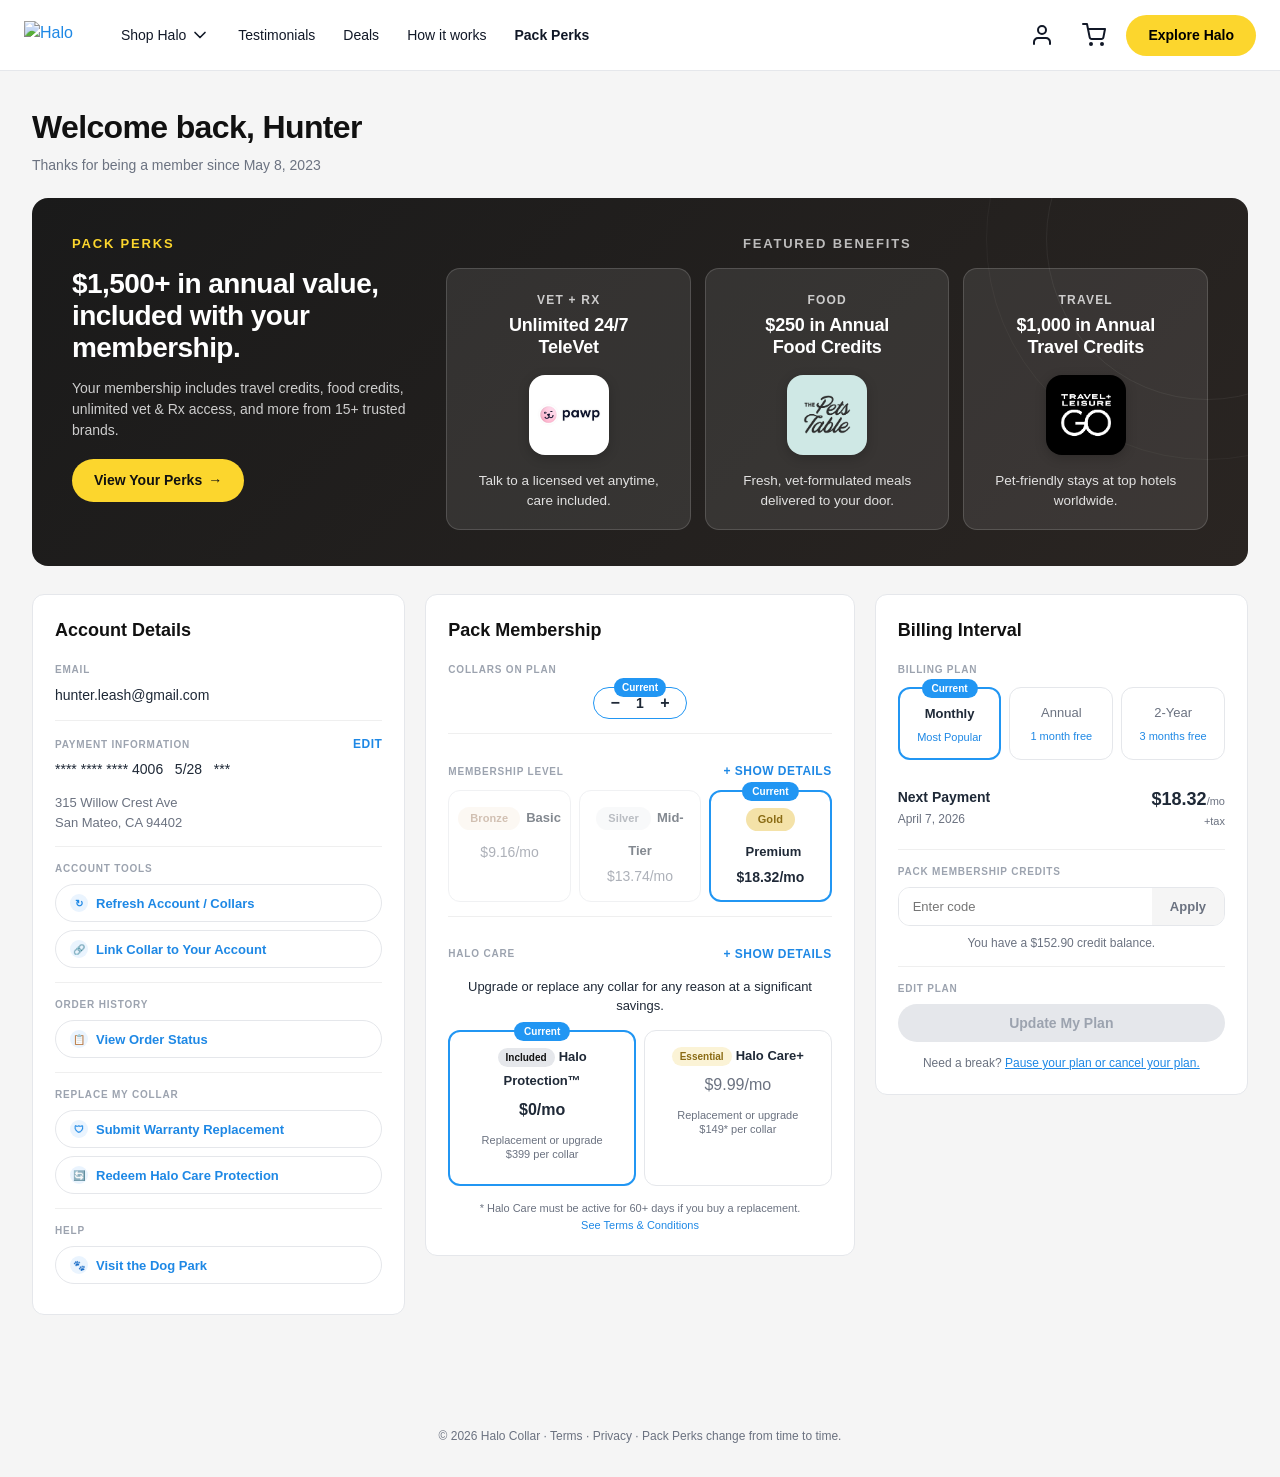
==== commit 3151d17c: "Pets Table pillar: contain + padding so wordmark isn't cropped The new Pets Table logo is a tall-ish" ====
--- a/account-perks.html
+++ b/account-perks.html
@@ -8,7 +8,7 @@
   <meta property="og:type" content="website" />
   <meta property="og:title" content="My Account · Halo" />
   <meta property="og:description" content="Manage your Halo membership, billing, and Pack Perks." />
-  <link rel="stylesheet" href="css/styles.css?v=20260508c" />
+  <link rel="stylesheet" href="css/styles.css?v=20260508e" />
 </head>
 <body>
 
@@ -415,7 +415,7 @@
     </div>
   </div>
 
-  <script src="js/nav.js?v=20260508" defer></script>
-  <script src="js/cancel-modal.js?v=20260508" defer></script>
+  <script src="js/nav.js?v=20260508c" defer></script>
+  <script src="js/cancel-modal.js?v=20260508c" defer></script>
 </body>
 </html>
--- a/css/styles.css
+++ b/css/styles.css
@@ -1064,10 +1064,12 @@
   object-fit: contain;
   padding: 8px;
 }
-/* Pets Table mark is a circle on transparent — match chip bg to its teal so
-   the circle visually fills the chip without a white edge */
+/* Pets Table wordmark on brand teal tile — contain so the cursive sits
+   inside the chip with breathing room rather than being cropped by cover */
 .pp-pillar-pets .pp-pillar-logo {
   background: #CFE8E5;
+  object-fit: contain;
+  padding: 14px;
 }
 
 /* Value pill on pillar cards */
@@ -2360,6 +2362,8 @@
   opacity: 0;
   transition: opacity 0.18s ease;
 }
+.offer-modal[hidden],
+.app-modal[hidden] { display: none !important; }
 .offer-modal.is-open,
 .app-modal.is-open { opacity: 1; }
 .offer-modal__backdrop,
